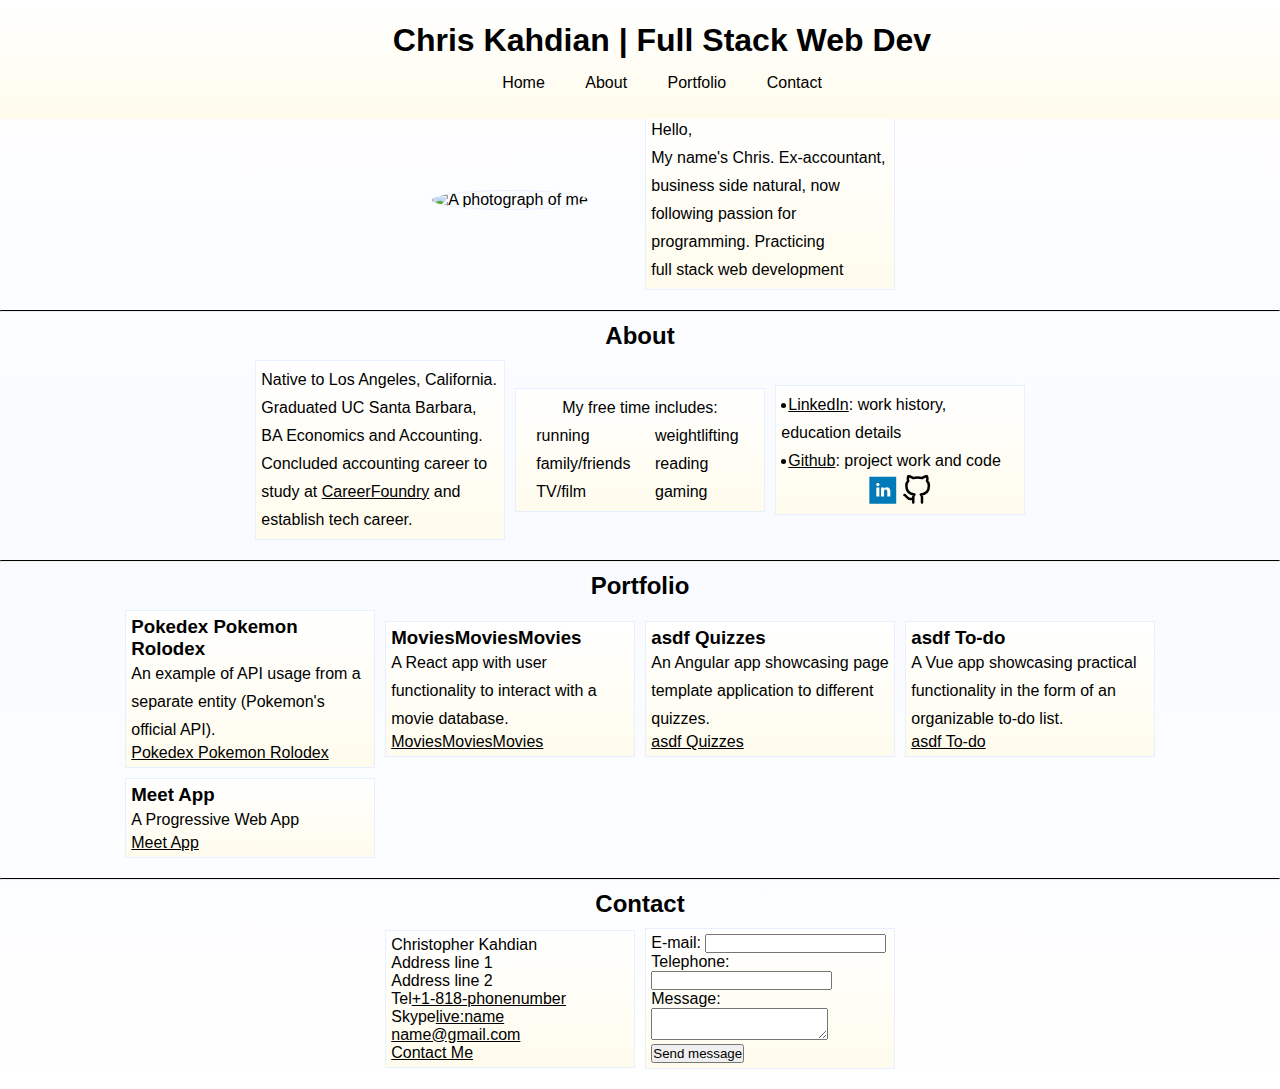
==== index.html @ e0b32f68 "202102241547.04.09" ====
<!DOCTYPE html>
<html>
<head>
  <meta charset="utf-8">
  <meta name="viewport" content="width=device-width, initial-scale=1">
  <title>Chris Kahdian | Web Dev Portfolio</title>
  <link rel="shortcut icon" href="favicon.ico" type="image/x-icon">
  <!-- <link rel="stylesheet" type="text/css" href="css/normalize.css">
  <link href="https://fonts.googleapis.com/css?family=Lato:400,700&display=swap" rel="stylesheet"> -->
  <!-- <link rel="stylesheet" type="text/css" href="css/style.production.css"> -->
  <link rel="stylesheet" type="text/css" href="css/styles.css">
</head>
<body>

  <nav>
    <h1 id="pageTitle">Chris Kahdian | Full Stack Web Dev</h1>
    <ul>
      <li><a id="homeLink" href="#home">Home</a></li>
      <li><a id="aboutLink" href="#about">About</a></li>
      <li><a id="portfolioLink" href="#portfolio">Portfolio</a></li>
      <li><a id="contactLink" href="#contact">Contact</a></li>
    </ul>
  </nav>

  <section id="home">
    <div class="gridDiv">
      <img src="img/chris.jpg" alt="A photograph of me" id="profilePortrait">
      <article id="personalAd">
        <p>Hello,</p>
        <p>My name's Chris. Ex-accountant, business side natural, now following passion for programming. Practicing</p>
        <p>full stack web development</p>
      </article>
    </div>
  </section>

  <hr>

  <section id="about">
    <h2>About</h2>
    <div class="gridDiv">
      <article id="personalHistory">
        <p>Native to Los Angeles, California.</p>
        <p>Graduated UC Santa Barbara, BA Economics and Accounting.</p>
        <p>Concluded accounting career to study at <a href="https://careerfoundry.com/">CareerFoundry</a> and establish tech career.</p>
      </article>
      <article id="hobbies">
        <div  id="hobbiesTitle"><p>My free time includes:</p></div>
        <div class="smallGrid">
          <p>running</p>
          <p>weightlifting</p>
          <p>family/friends</p>
          <p>reading</p>
          <p>TV/film</p>
          <p>gaming</p>
        </div>
      </article>
      <article>
        <ul>
          <li><span><a href="https://www.linkedin.com/in/christopher-kahdian/">LinkedIn</a>: work history, education details</span></li>
          <li><span><a href="https://github.com/chriskahdian">Github</a>: project work and code</span></li>
        </ul>
        <div id="linkIcons">
          <a href="https://www.linkedin.com/in/christopher-kahdian/"><img src="img/linkedin.svg" alt="Linkedin"></a>
          <a href="https://github.com/chriskahdian"><img src="img/github.svg" alt="Github"></a>
        </div>
      </article>
    </div>
  </section>
  
  <hr>

  <section id="portfolio">
    <h2>Portfolio</h2>
    <div class="gridDiv">
      <article>
        <h3>Pokedex Pokemon Rolodex</h3>
        <p>An example of API usage from a separate entity (Pokemon's official API).</p>
        <a href="https://chriskahdian.github.io/pokedex-pokemon-rolodex/">Pokedex Pokemon Rolodex</a>
      </article>
      <article>
        <h3>MoviesMoviesMovies</h3>
        <p>A React app with user functionality to interact with a movie database.</p>
        <a href="https://moviesmoviesmovies.herokuapp.com/client/">MoviesMoviesMovies</a>
      </article>
      <article>
        <h3>asdf Quizzes</h3>
        <p>An Angular app showcasing page template application to different quizzes.</p>
        <a href="https://chriskahdian.github.io/asdf-quizzes/">asdf Quizzes</a>
      </article>
      <article>
        <h3>asdf To-do</h3>
        <p>A Vue app showcasing practical functionality in the form of an organizable to-do list.</p>
        <a href="https://chriskahdian.github.io/asdf-to-do/">asdf To-do</a>
      </article>
      <article>
        <h3>Meet App</h3>
        <p>A Progressive Web App</p>
        <a href="https://chriskahdian.github.io/meet/">Meet App</a>
      </article>
    </div>
  </section>
  
  <hr>

  <section id="contact">
    <h2>Contact</h2>
    <div class="gridDiv">
      <article>
        Christopher Kahdian<br>
        Address line 1<br>
        Address line 2<br>
        Tel<a href="tel:+1818phonenumber">+1-818-phonenumber</a><br>
        Skype<a href="skype:live:name">live:name</a><br>
        <a href="mailto:name@gmail.com">name@gmail.com</a><br>
        <a href="mailto:name@gmail.com">Contact Me</a>
      </article>
      <article>
        <form action="" method="post" id="contact-form">
          <label class="standard-label" for="contact-email">E-mail: </label>
          <input type="email" id="contact-email" required>
          <label class="standard-label">Telephone: </label>
          <input type="tel">
          <label class="standard-label">Message: </label>
          <textarea maxlength="240" required></textarea>
          <input type="submit" value="Send message">
        </form>
      </article>
    </div>
  </section>

  <script src="https://code.jquery.com/jquery-3.4.1.min.js"></script>
  <script src="js/scripts.js"></script>

</body>
</html>
---- css/style.production.css ----
/* prefixed by https://autoprefixer.github.io (PostCSS: v7.0.26, autoprefixer: v9.7.3) */

/*
Colors used

Text Color (Dark Gray): #2b2b2b;
Primary Color (Purple): #357b70
Secondary Color (Orange): #e0b354
*/

body {
  font-family: 'Lato', sans-serif;
  font-weight: 400;
  font-size: 16px;
  line-height: 1.6;
}

h1{
  font-size: 30px;
  font-weight: 700;
}

h2{
  font-size: 24px;
  font-weight: 700;
}

h3{
  font-size: 18px;
  font-weight: 700;
}


a {
  color: #357b70;
}

a:visited{
  color: #05676e;
}

a:hover, a:focus{
  text-decoration: none;
}

a:active{
  color: #489c79;
}

%button-shared {
  border: none;
  display: inline-block;
  font-family: inherit;
  background-color: #357b70;
  color: white;
  text-decoration: none;
  padding: 10px;
  border-radius: 3px;
  border-bottom: 2px solid rgba(0, 0, 0, 0.3);
}
.button {
  @extend %button-shared;
  background-color: $primary-color;
}

button {
  border: none;
  display: inline-block;
  font-family: inherit;
  background-color: #357b70;
  color: white;
  text-decoration: none;
  padding: 10px;
  border-radius: 3px;
  border-bottom: 2px solid rgba(0, 0, 0, 0.3);
  -webkit-transition: 0.2s opacity;
  -o-transition: 0.2s opacity;
  transition: 0.2s opacity;
  -webkit-transition-duration: 0.2s;
       -o-transition-duration: 0.2s;
          transition-duration: 0.2s;
  -webkit-transition-property: opacity;
  -o-transition-property: opacity;
  transition-property: opacity;
}

.button {
  border: none;
  display: inline-block;
  font-family: inherit;
  background-color: #357b70;
  color: white;
  text-decoration: none;
  padding: 10px;
  border-radius: 3px;
  border-bottom: 2px solid rgba(0, 0, 0, 0.3);
  -webkit-transition: 0.2s opacity;
  -o-transition: 0.2s opacity;
  transition: 0.2s opacity;
  -webkit-transition-duration: 0.2s;
       -o-transition-duration: 0.2s;
          transition-duration: 0.2s;
  -webkit-transition-property: opacity;
  -o-transition-property: opacity;
  transition-property: opacity;
}

button:hover,
button:focus,
.button:hover,
.button:focus {
  cursor:pointer;
  opacity: 0.8
}

.button_secondary {
  background-color: #e0b354;
  color: undefined;
}

.profile__portrait {
  float: left;
  width: 250px;
  margin-right: 40px;
  border-radius: 50%;
}

.page-footer{
  clear:both
}

.profile{
  max-width: 700px;
  margin: 0 auto;
}

* {
  -webkit-box-sizing: border-box;
          box-sizing: border-box;
}

.page-footer {
  clear: both;
  display: -webkit-box;
  display: -ms-flexbox;
  display: flex;
  -webkit-box-orient: vertical;
  -webkit-box-direction: normal;
      -ms-flex-direction: column;
          flex-direction: column;
  text-align: center;
}

.page-header {
  border-bottom: 1px solid black;
  display: -webkit-box;
  display: -ms-flexbox;
  display: flex;
  width: 100%;
  padding: 20px;
}

.page-header__item {
  -webkit-box-flex: 0;
      -ms-flex: 0 1 200px;
          flex: 0 1 200px;
}


.page-header__item:last-child {
  -webkit-box-flex: 1;
      -ms-flex-positive: 1;
          flex-grow: 1;
  text-align: right;
}

.navigation-list {
  list-style-type: none;
}

.navigation-list li{
  display: inline-block;
  margin-left: 15px;
}

.navigation-list__item--active{
  text-decoration: none;
}

.about-content {
  text-align: center;
}

.grid_item {
  display:inline-block;
  width: 33%
}

.grid {
  display: -ms-grid;
  display: grid;
  -ms-grid-columns: 1fr 20px 1fr 20px 1fr;
  grid-template-columns: 1fr 1fr 1fr;
  grid-gap: 20px;
}

.grid__item {
  background-color: lightgray;
  padding: 10px;
  width: auto;
}

.grid__item:last-child {
  -ms-grid-column: 3;
  grid-column: 3/3;
  -ms-grid-row: 1;
  -ms-grid-row-span: 2;
  grid-row: 1/3;
}

@media all and (min-width: 500px) and (max-width: 750px) {
  .grid{
    -ms-grid-columns: 1fr 20px 1fr;
    grid-template-columns: 1fr 1fr;
  }
}

@media all and (max-width: 500px) {
  .grid{
    -ms-grid-columns: 1fr;
    grid-template-columns: 1fr;
  }
}

@media all and (max-width: 750px) {
  .grid{
    grid-gap: 10px;
  }
  .grid__item:last-child {
    grid-column: auto / auto;
    grid-row: auto / auto;
  }
  h1 {
    font-size: 22px;
  }
}

@-webkit-keyframes color-change {
  0% {
    fill: #edc655;
  }
  50% {
    fill: #fcffad
  }
  100% {
    fill: #f76414;
  }
}

@keyframes color-change {
  0% {
    fill: #edc655;
  }
  50% {
    fill: #fcffad
  }
  100% {
    fill: #f76414;
  }
}

.sun {
  -webkit-animation: 4s color-change infinite alternate linear;
          animation: 4s color-change infinite alternate linear;
}

@-webkit-keyframes cloud-move {
  from{
    -webkit-transform: translate(0, 50px);
            transform: translate(0, 50px);
  }
  to {
    -webkit-transform: translate(200px, 50px);
            transform: translate(200px, 50px);
  }
}

@keyframes cloud-move {
  from{
    -webkit-transform: translate(0, 50px);
            transform: translate(0, 50px);
  }
  to {
    -webkit-transform: translate(200px, 50px);
            transform: translate(200px, 50px);
  }
}

.cloud-front {
  -webkit-animation: 30s cloud-move infinite alternate linear;
          animation: 30s cloud-move infinite alternate linear;
}

@-webkit-keyframes cloud-move-reverse {
  from {
    -webkit-transform: translate(466px, 48px);
            transform: translate(466px, 48px);
  }
  to {
    -webkit-transform: translate(100px, 48px);
            transform: translate(100px, 48px);
  }
}

@keyframes cloud-move-reverse {
  from {
    -webkit-transform: translate(466px, 48px);
            transform: translate(466px, 48px);
  }
  to {
    -webkit-transform: translate(100px, 48px);
            transform: translate(100px, 48px);
  }
}

.cloud-back {
  -webkit-animation: 34s cloud-move-reverse infinite alternate linear;
          animation: 34s cloud-move-reverse infinite alternate linear;
}
---- css/styles.css ----
* { 
  margin: 0; 
  padding: 0; 
  /* -moz-box-sizing: border-box; 
  box-sizing: border-box;  */
  }

body { 
font-family: 'Roboto', sans-serif; 
background-image: linear-gradient(white, rgba(232, 240, 255, 0.300), white);
}

/* h1,h2,h3,h4,h5,h6,a{
  margin:0;
} */

a {
color: inherit;
}

nav{
  top: 0%;
  width: 100%;
  position: fixed;
  background-image: linear-gradient(white, rgb(255, 252, 237));
  padding: 22px;
  margin: 0 auto;
  text-align: center;
}

#pageTitle{
  margin-bottom: 10px;
}

nav ul li{
  list-style: none;
  margin: 0 10px;
  display: inline-block;
}

nav ul li a:hover{
  padding: 12px;
  border-bottom: none;
}

nav ul li a{
  margin: 8px;
  padding: 10ps;
  font-size: 1.2 em;
  text-decoration: none;
  /* transition: all 0.3s ease-out; */
}

section{
  margin: 10px;
}

#home{
  margin-top: 100px;
}

.gridDiv{
  display: grid;
  grid-template-columns: repeat(auto-fit, 250px);
  align-items: center;
  justify-items: center;
  justify-content: center;
  grid-gap: 10px;
  padding: 10px;
}

section h2{
  text-align: center;
}

#profilePortrait{
  border-radius: 50%;
  border: 1px solid rgb(232, 240, 255);
}

article{
  background-image: linear-gradient(white, rgb(255, 252, 237));
  border: 1px solid rgb(232, 240, 255);
  padding: 5px;
  width: 95%
}

p{
  line-height: 1.75;
}

hr{
  border-top: 1px solid black;
}

#hobbiesTitle{
  text-align: center;
}

.smallGrid{
  display: grid;
  grid-template-columns: 1fr 1fr;
}

.smallGrid p{
  margin-left: 15px;
}

ul{
  list-style-position: inside;
  line-height: 1.75;
}

li span{
  margin-left: -15px;
}

#linkIcons{
  text-align: center;
}




/*
Colors used

Text Color (Dark Gray): #2b2b2b;
Primary Color (Purple): #357b70
Secondary Color (Orange): #e0b354
*/
/* 
:root {
  --primary-color: #357b70;
  --secondary-color: #e0b354;
  --dark-greay: #2b2b2b;
  --link-visited: #05676e;
  --link-active: #489c79;
}

body {
  font-family: 'Lato', sans-serif;
  font-weight: 400;
  font-size: 16px;
  line-height: 1.6;
}

h1{
  font-size: 30px;
  font-weight: 700;
}

h2{
  font-size: 24px;
  font-weight: 700;
}

h3{
  font-size: 18px;
  font-weight: 700;
}


a {
  color: var(--primary-color);
}

a:visited{
  color: var(--link-visited);
}

a:hover, a:focus{
  text-decoration: none;
}

a:active{
  color: var(--link-active);
}

%button-shared {
  border: none;
  display: inline-block;
  font-family: inherit;
  background-color: var(--primary-color);
  color: white;
  text-decoration: none;
  padding: 10px;
  border-radius: 3px;
  border-bottom: 2px solid rgba(0, 0, 0, 0.3);
}
.button {
  @extend %button-shared;
  background-color: $primary-color;
}

button,
.button {
  border: none;
  display: inline-block;
  font-family: inherit;
  background-color: var(--primary-color);
  color: white;
  text-decoration: none;
  padding: 10px;
  border-radius: 3px;
  border-bottom: 2px solid rgba(0, 0, 0, 0.3);
  transition: 0.2s opacity;
  transition-duration: 0.2s;
  transition-property: opacity;
}

button:hover,
button:focus,
.button:hover,
.button:focus {
  cursor:pointer;
  opacity: 0.8
}

.button_secondary {
  background-color: var(--secondary-color);
  color: var(--dark-grey);
}

.profile__portrait {
  float: left;
  width: 250px;
  margin-right: 40px;
  border-radius: 50%;
}

.page-footer{
  clear:both
}

.profile{
  max-width: 700px;
  margin: 0 auto;
}

* {
  box-sizing: border-box;
}

.page-footer {
  clear: both;
  display: flex;
  flex-direction: column;
  text-align: center;
}

.page-header {
  border-bottom: 1px solid black;
  display: flex;
  width: 100%;
  padding: 20px;
}

.page-header__item {
  flex: 0 1 200px;
}


.page-header__item:last-child {
  flex-grow: 1;
  text-align: right;
}

.navigation-list {
  list-style-type: none;
}

.navigation-list li{
  display: inline-block;
  margin-left: 15px;
}

.navigation-list__item--active{
  text-decoration: none;
}

.about-content {
  text-align: center;
}

.grid_item {
  display:inline-block;
  width: 33%
}

.grid {
  display: grid;
  grid-template-columns: 1fr 1fr 1fr;
  grid-gap: 20px;
}

.grid__item {
  background-color: lightgray;
  padding: 10px;
  width: auto;
}

.grid__item:last-child {
  grid-column: 3/3;
  grid-row: 1/3;
}

@media all and (min-width: 500px) and (max-width: 750px) {
  .grid{
    grid-template-columns: 1fr 1fr;
  }
}

@media all and (max-width: 500px) {
  .grid{
    grid-template-columns: 1fr;
  }
}

@media all and (max-width: 750px) {
  .grid{
    grid-gap: 10px;
  }
  .grid__item:last-child {
    grid-column: auto / auto;
    grid-row: auto / auto;
  }
  h1 {
    font-size: 22px;
  }
}

@keyframes color-change {
  0% {
    fill: #edc655;
  }
  50% {
    fill: #fcffad
  }
  100% {
    fill: #f76414;
  }
}

.sun {
  animation: 4s color-change infinite alternate linear;
}

@keyframes cloud-move {
  from{
    transform: translate(0, 50px);
  }
  to {
    transform: translate(200px, 50px);
  }
}

.cloud-front {
  animation: 30s cloud-move infinite alternate linear;
}

@keyframes cloud-move-reverse {
  from {
    transform: translate(466px, 48px);
  }
  to {
    transform: translate(100px, 48px);
  }
}

.cloud-back {
  animation: 34s cloud-move-reverse infinite alternate linear;
} */
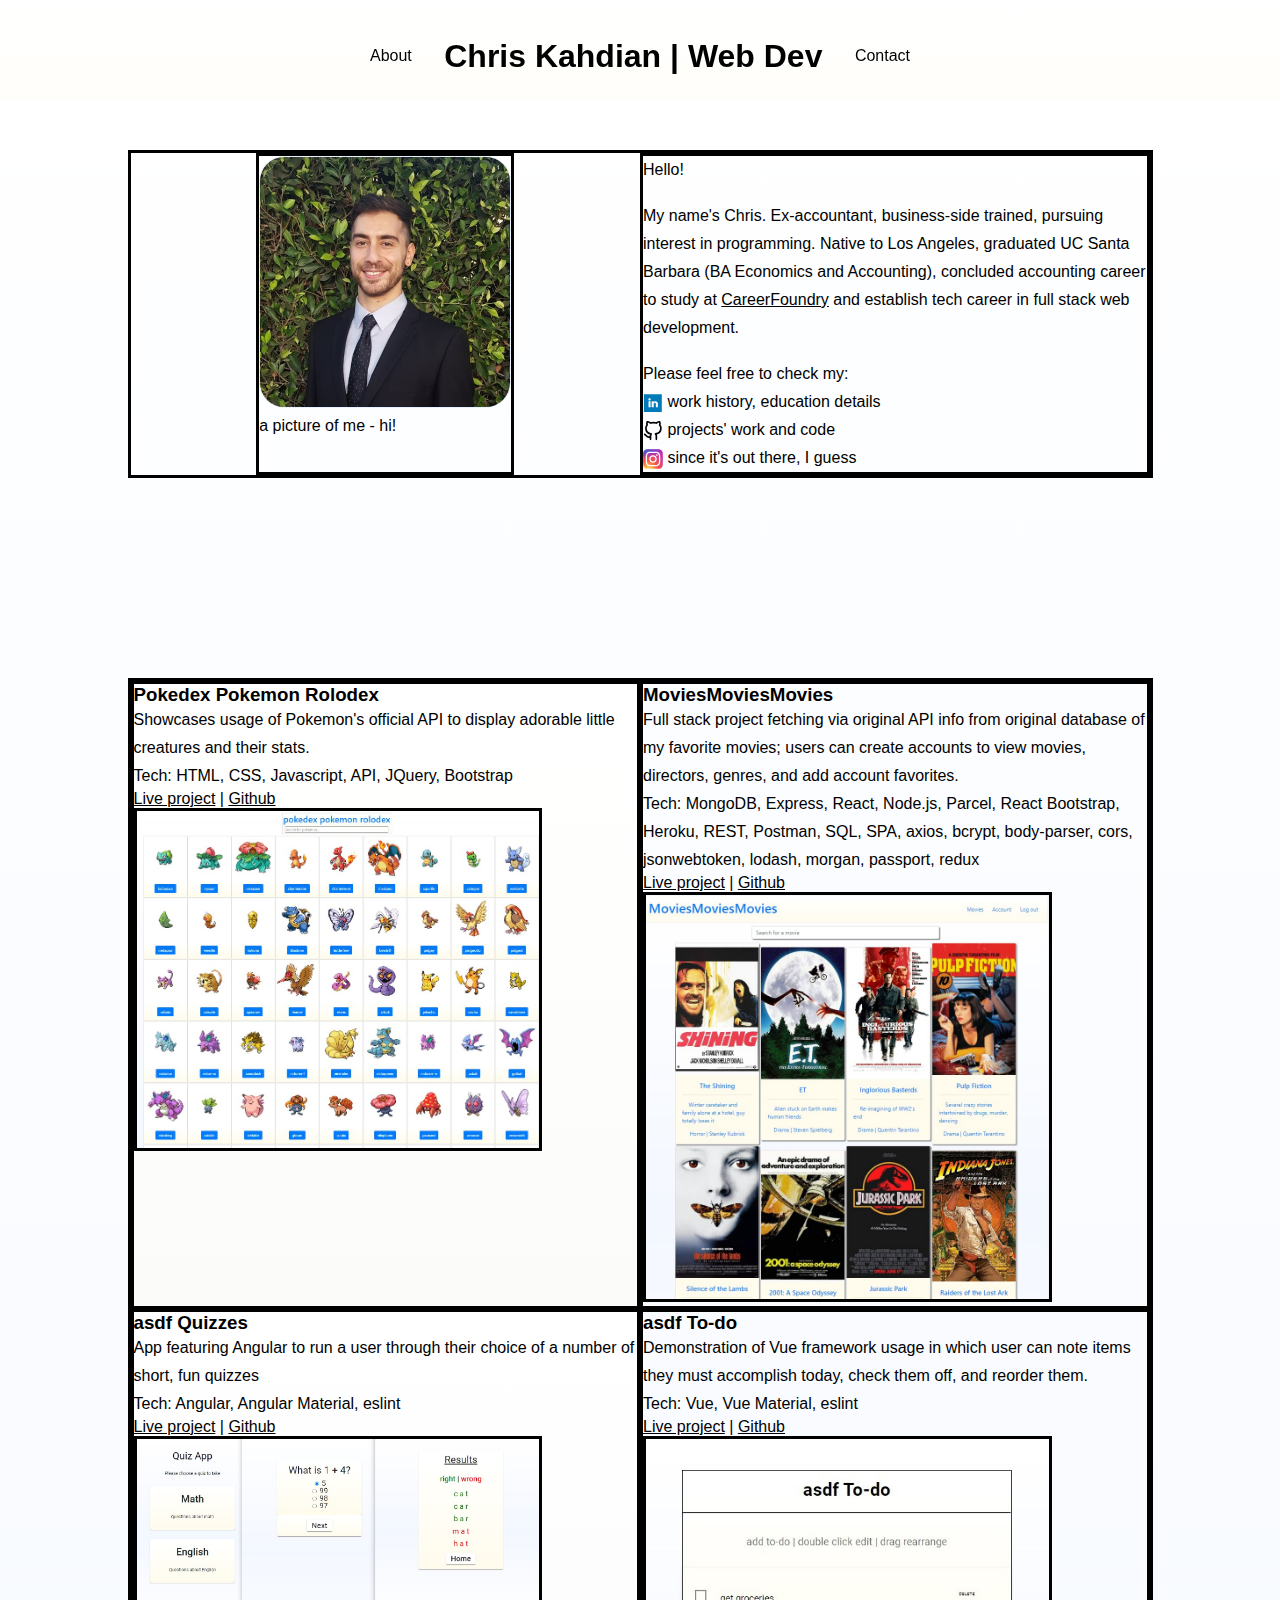
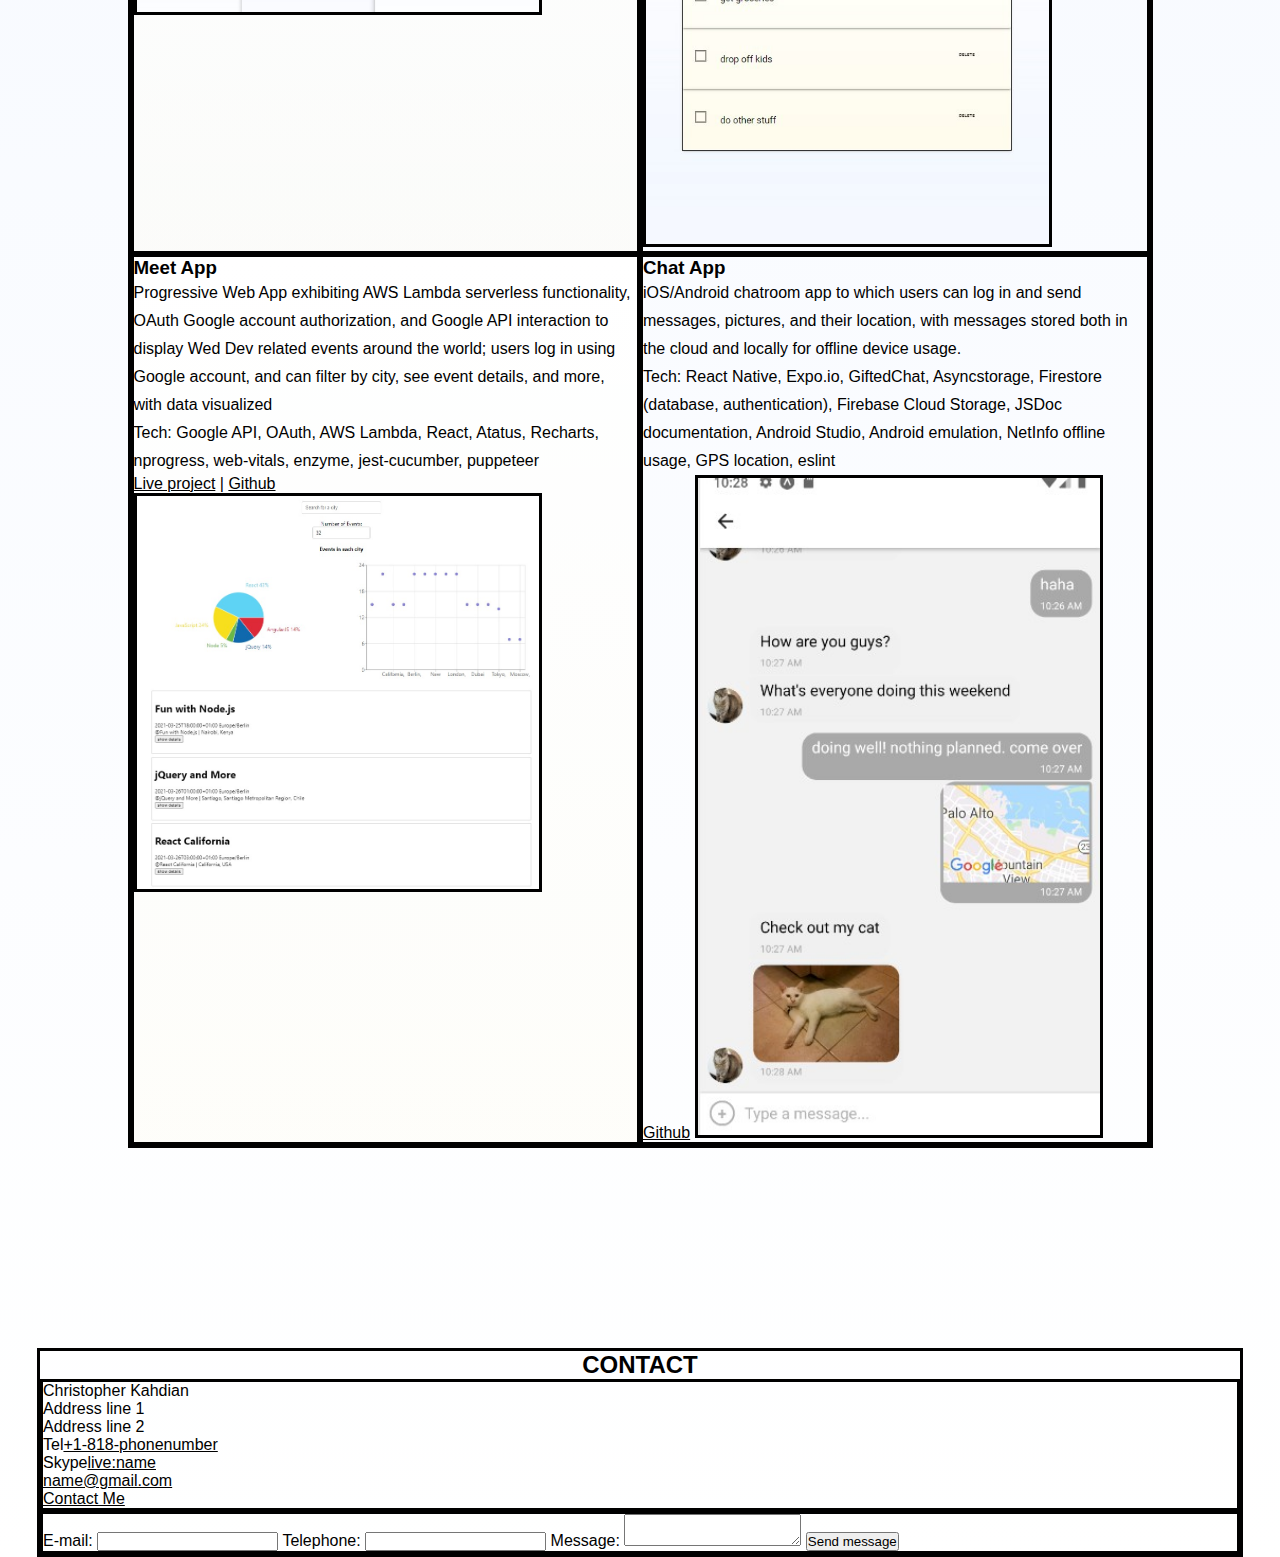
==== commit 69ee618c: "202104011306" ====
--- a/index.html
+++ b/index.html
@@ -12,99 +12,88 @@
 </head>
 <body>
 
-  <nav>
-    <h1 id="pageTitle">Chris Kahdian | Full Stack Web Dev</h1>
-    <ul>
-      <li><a id="homeLink" href="#home">Home</a></li>
-      <li><a id="aboutLink" href="#about">About</a></li>
-      <li><a id="portfolioLink" href="#portfolio">Portfolio</a></li>
-      <li><a id="contactLink" href="#contact">Contact</a></li>
-    </ul>
-  </nav>
+  <header>
+    <nav>
+      <ul class="nav-list nav-list-mobile">
+        <li><a id="aboutLink" href="#about">About</a></li>
+        <li><a id="portfolioLink" href="#portfolio"><h1 id="pageTitle">Chris Kahdian | Web Dev</h1></a></li>
+        <li><a id="contactLink" href="#contact">Contact</a></li>
+      </ul>
+    </nav>
+  </header>
 
-  <section id="home">
-    <div class="gridDiv">
-      <img src="img/chris.jpg" alt="A photograph of me" id="profilePortrait">
-      <article id="personalAd">
-        <p>Hello,</p>
-        <p>My name's Chris. Ex-accountant, business side natural, now following passion for programming. Practicing</p>
-        <p>full stack web development</p>
-      </article>
-    </div>
+  <section id="about">
+    <article id="pictureArticle">
+      <img src="img/chris.jpg" alt="A photograph of me" id="picture">
+      <p id="pictureCaption">a picture of me - hi!</p>
+    </article>
+    <article class="aboutArticle">
+      <p>Hello!</p>
+      <br>
+      <p>My name's Chris. Ex-accountant, business-side trained, pursuing interest in programming. Native to Los Angeles, graduated UC Santa Barbara (BA Economics and Accounting), concluded accounting career to study at <a href="https://careerfoundry.com/">CareerFoundry</a> and establish tech career in full stack web development.</p>
+      <br>
+      <p>Please feel free to check my:</p>
+      <ul>
+        <li><span><a href="https://www.linkedin.com/in/christopher-kahdian/"><img class="linkIcon" src="img/linkedin.svg" alt="Linkedin"></a> work history, education details</span></li>
+        <li><span><a href="https://github.com/chriskahdian"><img class="linkIcon" src="img/github.svg" alt="Github"></a> projects' work and code</span></li>
+        <li><span><a href="https://instagram.com/chriskahdian"><img class="linkIcon" src="img/instagram.svg" alt="Instagram"></a> since it's out there, I guess</span></li>
+      </ul>
+    </article>
   </section>
 
-  <hr>
-
-  <section id="about">
-    <h2>About</h2>
-    <div class="gridDiv">
-      <article id="personalHistory">
-        <p>Native to Los Angeles, California.</p>
-        <p>Graduated UC Santa Barbara, BA Economics and Accounting.</p>
-        <p>Concluded accounting career to study at <a href="https://careerfoundry.com/">CareerFoundry</a> and establish tech career.</p>
-      </article>
-      <article id="hobbies">
-        <div  id="hobbiesTitle"><p>My free time includes:</p></div>
-        <div class="smallGrid">
-          <p>running</p>
-          <p>weightlifting</p>
-          <p>family/friends</p>
-          <p>reading</p>
-          <p>TV/film</p>
-          <p>gaming</p>
-        </div>
-      </article>
-      <article>
-        <ul>
-          <li><span><a href="https://www.linkedin.com/in/christopher-kahdian/">LinkedIn</a>: work history, education details</span></li>
-          <li><span><a href="https://github.com/chriskahdian">Github</a>: project work and code</span></li>
-        </ul>
-        <div id="linkIcons">
-          <a href="https://www.linkedin.com/in/christopher-kahdian/"><img src="img/linkedin.svg" alt="Linkedin"></a>
-          <a href="https://github.com/chriskahdian"><img src="img/github.svg" alt="Github"></a>
-        </div>
-      </article>
-    </div>
+  <section id="portfolio">
+    <article class="gridOdds">
+      <h3>Pokedex Pokemon Rolodex</h3>
+      <p>Showcases usage of Pokemon's official API to display adorable little creatures and their stats.</p>
+      <p>Tech: HTML, CSS, Javascript, API, JQuery, Bootstrap</p>
+      <a href="https://chriskahdian.github.io/pokedex-pokemon-rolodex/">Live project</a> | 
+      <a href="https://github.com/chriskahdian/pokedex-pokemon-rolodex">Github</a>
+      <img src="img/ssPokemon.jpg" class="projectScreenshot">
+    </article>
+    <article>
+      <h3>MoviesMoviesMovies</h3>
+      <p>Full stack project fetching via original API info from original database of my favorite movies; users can create accounts to view movies, directors, genres, and add account favorites.</p>
+      <p>Tech: MongoDB, Express, React, Node.js, Parcel, React Bootstrap, Heroku, REST, Postman, SQL, SPA, axios, bcrypt, body-parser, cors, jsonwebtoken, lodash, morgan, passport, redux</p>
+      <a href="https://moviesmoviesmovies.herokuapp.com/client/">Live project</a> | 
+      <a href="https://github.com/chriskahdian/moviesmoviesmovies">Github</a>
+      <img src="img/ssMovies.jpg" class="projectScreenshot">
+    </article>
+    <article class="gridOdds">
+      <h3>asdf Quizzes</h3>
+      <p>App featuring Angular to run a user through their choice of a number of short, fun quizzes</p>
+      <p>Tech: Angular, Angular Material, eslint</p>
+      <a href="https://chriskahdian.github.io/asdf-quizzes/">Live project</a> | 
+      <a href="https://github.com/chriskahdian/asdf-quizzes">Github</a>
+      <img src="img/ssQuizzes.jpg" class="projectScreenshot">
+    </article>
+    <article>
+      <h3>asdf To-do</h3>
+      <p>Demonstration of Vue framework usage in which user can note items they must accomplish today, check them off, and reorder them.</p>
+      <p>Tech: Vue, Vue Material, eslint</p>
+      <a href="https://chriskahdian.github.io/asdf-to-do/">Live project</a> | 
+      <a href="https://github.com/chriskahdian/asdf-to-do">Github</a>
+      <img src="img/ssToDo.jpg" class="projectScreenshot">
+    </article>
+    <article class="gridOdds">
+      <h3>Meet App</h3>
+      <p>Progressive Web App exhibiting AWS Lambda serverless functionality, OAuth Google account authorization, and Google API interaction to display Wed Dev related events around the world; users log in using Google account, and can filter by city, see event details, and more, with data visualized</p>
+      <p>Tech: Google API, OAuth, AWS Lambda, React, Atatus, Recharts, nprogress, web-vitals, enzyme, jest-cucumber, puppeteer</p>
+      <a href="https://chriskahdian.github.io/meet/">Live project</a> | 
+      <a href="https://github.com/chriskahdian/meet">Github</a>
+      <img src="img/ssMeet.jpg" class="projectScreenshot">
+    </article>
+    <article>
+      <h3>Chat App</h3>
+      <p>iOS/Android chatroom app to which users can log in and send messages, pictures, and their location, with messages stored both in the cloud and locally for offline device usage.</p>
+      <p>Tech: React Native, Expo.io, GiftedChat, Asyncstorage, Firestore (database, authentication), Firebase Cloud Storage, JSDoc documentation, Android Studio, Android emulation, NetInfo offline usage, GPS location, eslint</p>
+      <a href="https://chriskahdian.github.io/meet/">Github</a>
+      <img src="img/ssChat.jpg" class="projectScreenshot">
+    </article>
   </section>
-  
-  <hr>
-
-  <section id="portfolio">
-    <h2>Portfolio</h2>
-    <div class="gridDiv">
-      <article>
-        <h3>Pokedex Pokemon Rolodex</h3>
-        <p>An example of API usage from a separate entity (Pokemon's official API).</p>
-        <a href="https://chriskahdian.github.io/pokedex-pokemon-rolodex/">Pokedex Pokemon Rolodex</a>
-      </article>
-      <article>
-        <h3>MoviesMoviesMovies</h3>
-        <p>A React app with user functionality to interact with a movie database.</p>
-        <a href="https://moviesmoviesmovies.herokuapp.com/client/">MoviesMoviesMovies</a>
-      </article>
-      <article>
-        <h3>asdf Quizzes</h3>
-        <p>An Angular app showcasing page template application to different quizzes.</p>
-        <a href="https://chriskahdian.github.io/asdf-quizzes/">asdf Quizzes</a>
-      </article>
-      <article>
-        <h3>asdf To-do</h3>
-        <p>A Vue app showcasing practical functionality in the form of an organizable to-do list.</p>
-        <a href="https://chriskahdian.github.io/asdf-to-do/">asdf To-do</a>
-      </article>
-      <article>
-        <h3>Meet App</h3>
-        <p>A Progressive Web App</p>
-        <a href="https://chriskahdian.github.io/meet/">Meet App</a>
-      </article>
-    </div>
-  </section>
-  
-  <hr>
 
   <section id="contact">
-    <h2>Contact</h2>
-    <div class="gridDiv">
+    <h2>CONTACT</h2>
+    <div>
       <article>
         Christopher Kahdian<br>
         Address line 1<br>
--- a/css/styles.css
+++ b/css/styles.css
@@ -1,3 +1,4 @@
+/* GLOBAL */
 * { 
   margin: 0; 
   padding: 0; 
@@ -9,40 +10,42 @@
 font-family: 'Roboto', sans-serif; 
 background-image: linear-gradient(white, rgba(232, 240, 255, 0.300), white);
 }
-
 /* h1,h2,h3,h4,h5,h6,a{
   margin:0;
 } */
-
 a {
 color: inherit;
 }
 
+
+/* HEADER */
+
+header{
+  height: 100px;
+  width: 100%;
+  background-color: white;
+  /* margin: 50px auto; */
+}
+
 nav{
   top: 0%;
+  height: 100px;
   width: 100%;
+  /* width: 200px; */
   position: fixed;
-  background-image: linear-gradient(white, rgb(255, 252, 237));
-  padding: 22px;
-  margin: 0 auto;
+  background-image: linear-gradient(white, rgba(255, 252, 237,0.300));
+  /* padding: 22px; */
   text-align: center;
 }
-
 #pageTitle{
-  margin-bottom: 10px;
+  /* margin-bottom: 10px; */
 }
-
 nav ul li{
   list-style: none;
   margin: 0 10px;
   display: inline-block;
+  vertical-align: middle;
 }
-
-nav ul li a:hover{
-  padding: 12px;
-  border-bottom: none;
-}
-
 nav ul li a{
   margin: 8px;
   padding: 10ps;
@@ -50,324 +53,100 @@
   text-decoration: none;
   /* transition: all 0.3s ease-out; */
 }
+.nav-list{
 
-section{
-  margin: 10px;
+}
+.nav-list-mobile{
+
+}
+.nav-list-reg{
+
 }
 
-#home{
-  margin-top: 100px;
-}
 
-.gridDiv{
-  display: grid;
-  grid-template-columns: repeat(auto-fit, 250px);
-  align-items: center;
-  justify-items: center;
-  justify-content: center;
-  grid-gap: 10px;
-  padding: 10px;
+
+
+
+
+
+
+/* ALL SECTIONS */
+section{
+  border: solid;
+  max-width: 1200px;
+  margin: 0 auto;
+  margin-top: 200px;
 }
 
 section h2{
   text-align: center;
 }
 
-#profilePortrait{
-  border-radius: 50%;
-  border: 1px solid rgb(232, 240, 255);
-}
-
 article{
-  background-image: linear-gradient(white, rgb(255, 252, 237));
-  border: 1px solid rgb(232, 240, 255);
-  padding: 5px;
-  width: 95%
+  border: solid;
+  align-items: center;
 }
 
 p{
   line-height: 1.75;
 }
 
-hr{
-  border-top: 1px solid black;
-}
-
-#hobbiesTitle{
-  text-align: center;
-}
-
-.smallGrid{
-  display: grid;
-  grid-template-columns: 1fr 1fr;
-}
-
-.smallGrid p{
-  margin-left: 15px;
-}
-
 ul{
+  list-style-type: none;
   list-style-position: inside;
   line-height: 1.75;
 }
 
 li span{
-  margin-left: -15px;
-}
-
-#linkIcons{
-  text-align: center;
+  /* margin-left: -15px; */
 }
 
 
 
+/* ABOUT SECTION */
 
-/*
-Colors used
-
-Text Color (Dark Gray): #2b2b2b;
-Primary Color (Purple): #357b70
-Secondary Color (Orange): #e0b354
-*/
-/* 
-:root {
-  --primary-color: #357b70;
-  --secondary-color: #e0b354;
-  --dark-greay: #2b2b2b;
-  --link-visited: #05676e;
-  --link-active: #489c79;
+#about{
+  margin-top: 50px;
+  justify-items: center;
+  display: grid;
+  grid-template-columns: repeat(auto-fit, minmax(340px, 1fr));
+  max-width: 1019px;
 }
 
-body {
-  font-family: 'Lato', sans-serif;
-  font-weight: 400;
-  font-size: 16px;
-  line-height: 1.6;
+#picture{
+  width: 250px;
+  border-radius: 10%;
+  border: 1px solid rgb(232, 240, 255);
 }
 
-h1{
-  font-size: 30px;
-  font-weight: 700;
-}
-
-h2{
-  font-size: 24px;
-  font-weight: 700;
-}
-
-h3{
-  font-size: 18px;
-  font-weight: 700;
+.linkIcon{
+  width: 20px;
+  vertical-align: middle;
 }
 
 
-a {
-  color: var(--primary-color);
+
+/*PORTFOLIO SECTION*/
+#portfolio{
+  display: grid;
+  grid-template-columns: repeat(auto-fill, minmax(340px, 1fr));
+  /* grid-auto-rows: 1fr; */
+  max-width: 1019px;
 }
 
-a:visited{
-  color: var(--link-visited);
+.gridOdds{
+  background-image: linear-gradient(white, rgba(255, 252, 237,0.300));
 }
 
-a:hover, a:focus{
-  text-decoration: none;
+.projectScreenshot{
+  width: 80%;
+  /* border: solid; */
+  /* vertical-align: bottom; */
 }
 
-a:active{
-  color: var(--link-active);
+#portfolio img{
+  border: solid;
+  /* vertical-align: middle; */
+  margin: auto auto;
 }
 
-%button-shared {
-  border: none;
-  display: inline-block;
-  font-family: inherit;
-  background-color: var(--primary-color);
-  color: white;
-  text-decoration: none;
-  padding: 10px;
-  border-radius: 3px;
-  border-bottom: 2px solid rgba(0, 0, 0, 0.3);
-}
-.button {
-  @extend %button-shared;
-  background-color: $primary-color;
-}
-
-button,
-.button {
-  border: none;
-  display: inline-block;
-  font-family: inherit;
-  background-color: var(--primary-color);
-  color: white;
-  text-decoration: none;
-  padding: 10px;
-  border-radius: 3px;
-  border-bottom: 2px solid rgba(0, 0, 0, 0.3);
-  transition: 0.2s opacity;
-  transition-duration: 0.2s;
-  transition-property: opacity;
-}
-
-button:hover,
-button:focus,
-.button:hover,
-.button:focus {
-  cursor:pointer;
-  opacity: 0.8
-}
-
-.button_secondary {
-  background-color: var(--secondary-color);
-  color: var(--dark-grey);
-}
-
-.profile__portrait {
-  float: left;
-  width: 250px;
-  margin-right: 40px;
-  border-radius: 50%;
-}
-
-.page-footer{
-  clear:both
-}
-
-.profile{
-  max-width: 700px;
-  margin: 0 auto;
-}
-
-* {
-  box-sizing: border-box;
-}
-
-.page-footer {
-  clear: both;
-  display: flex;
-  flex-direction: column;
-  text-align: center;
-}
-
-.page-header {
-  border-bottom: 1px solid black;
-  display: flex;
-  width: 100%;
-  padding: 20px;
-}
-
-.page-header__item {
-  flex: 0 1 200px;
-}
-
-
-.page-header__item:last-child {
-  flex-grow: 1;
-  text-align: right;
-}
-
-.navigation-list {
-  list-style-type: none;
-}
-
-.navigation-list li{
-  display: inline-block;
-  margin-left: 15px;
-}
-
-.navigation-list__item--active{
-  text-decoration: none;
-}
-
-.about-content {
-  text-align: center;
-}
-
-.grid_item {
-  display:inline-block;
-  width: 33%
-}
-
-.grid {
-  display: grid;
-  grid-template-columns: 1fr 1fr 1fr;
-  grid-gap: 20px;
-}
-
-.grid__item {
-  background-color: lightgray;
-  padding: 10px;
-  width: auto;
-}
-
-.grid__item:last-child {
-  grid-column: 3/3;
-  grid-row: 1/3;
-}
-
-@media all and (min-width: 500px) and (max-width: 750px) {
-  .grid{
-    grid-template-columns: 1fr 1fr;
-  }
-}
-
-@media all and (max-width: 500px) {
-  .grid{
-    grid-template-columns: 1fr;
-  }
-}
-
-@media all and (max-width: 750px) {
-  .grid{
-    grid-gap: 10px;
-  }
-  .grid__item:last-child {
-    grid-column: auto / auto;
-    grid-row: auto / auto;
-  }
-  h1 {
-    font-size: 22px;
-  }
-}
-
-@keyframes color-change {
-  0% {
-    fill: #edc655;
-  }
-  50% {
-    fill: #fcffad
-  }
-  100% {
-    fill: #f76414;
-  }
-}
-
-.sun {
-  animation: 4s color-change infinite alternate linear;
-}
-
-@keyframes cloud-move {
-  from{
-    transform: translate(0, 50px);
-  }
-  to {
-    transform: translate(200px, 50px);
-  }
-}
-
-.cloud-front {
-  animation: 30s cloud-move infinite alternate linear;
-}
-
-@keyframes cloud-move-reverse {
-  from {
-    transform: translate(466px, 48px);
-  }
-  to {
-    transform: translate(100px, 48px);
-  }
-}
-
-.cloud-back {
-  animation: 34s cloud-move-reverse infinite alternate linear;
-} */
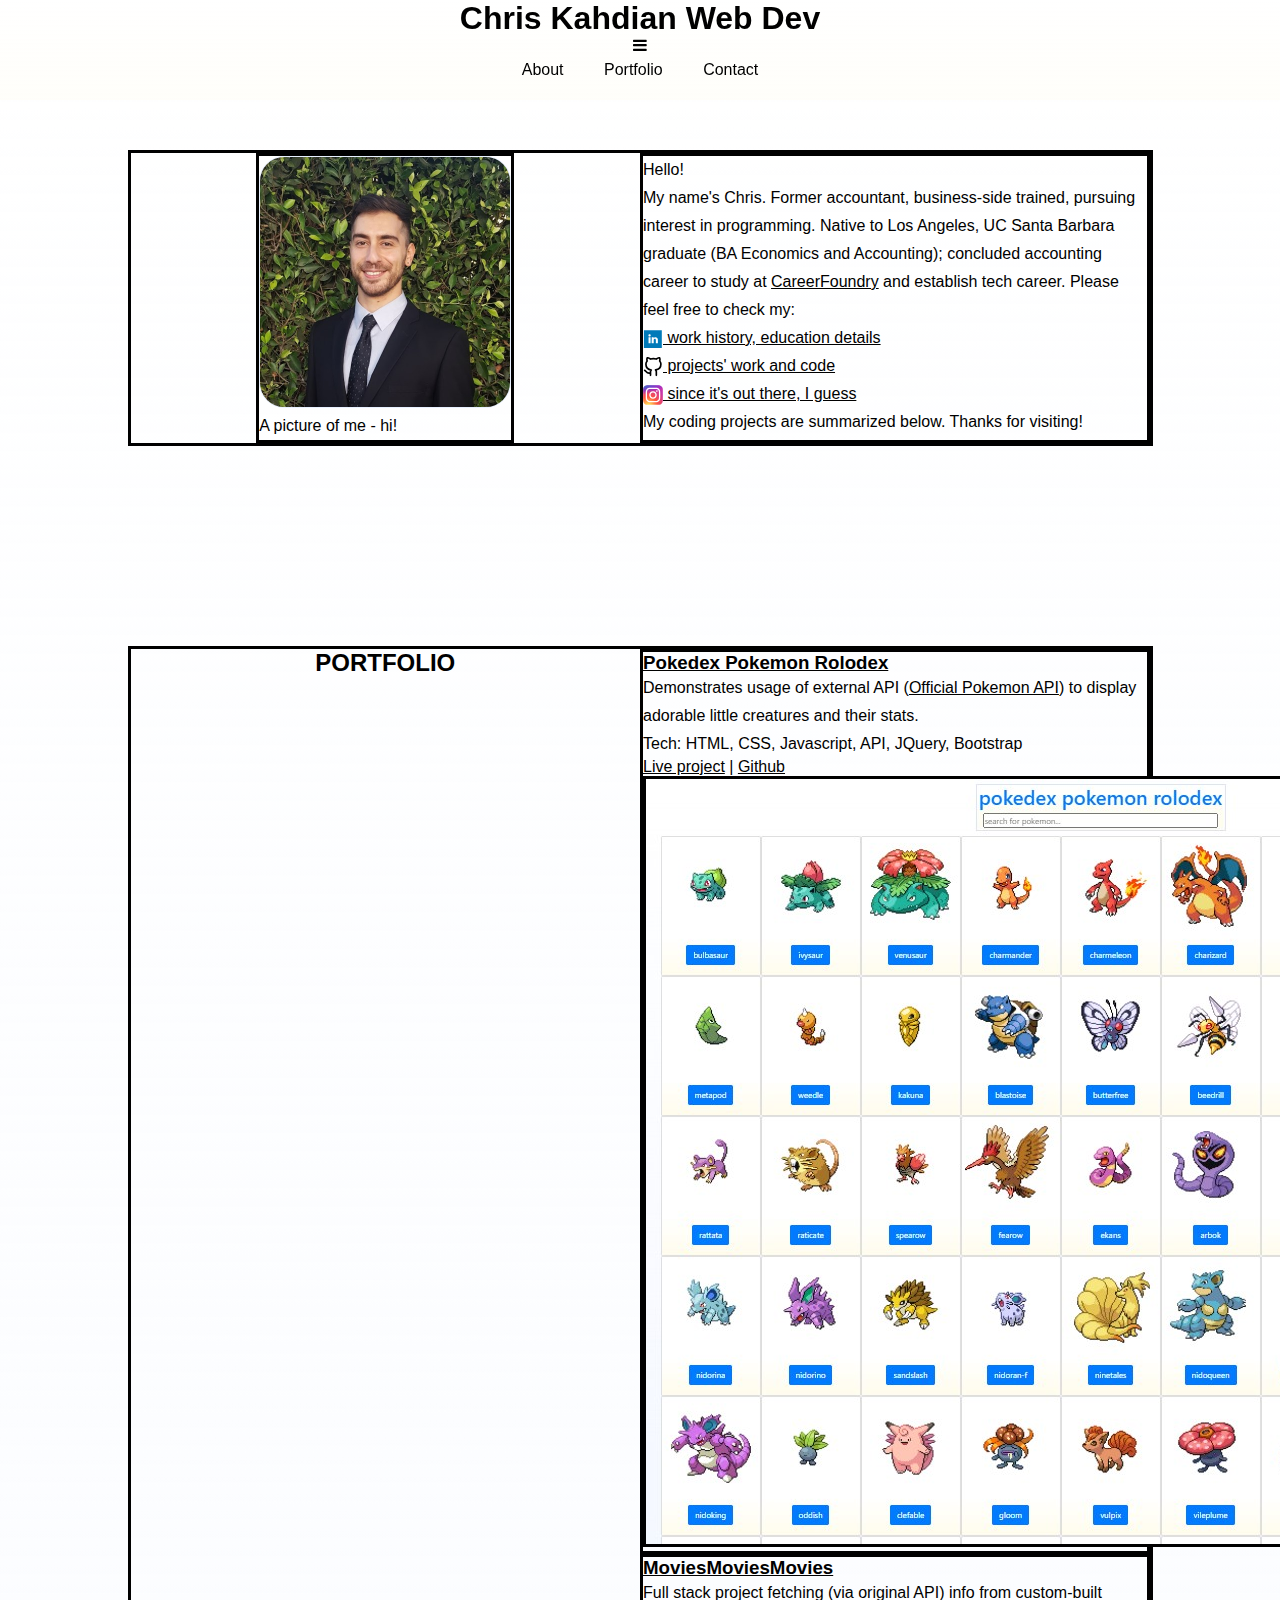
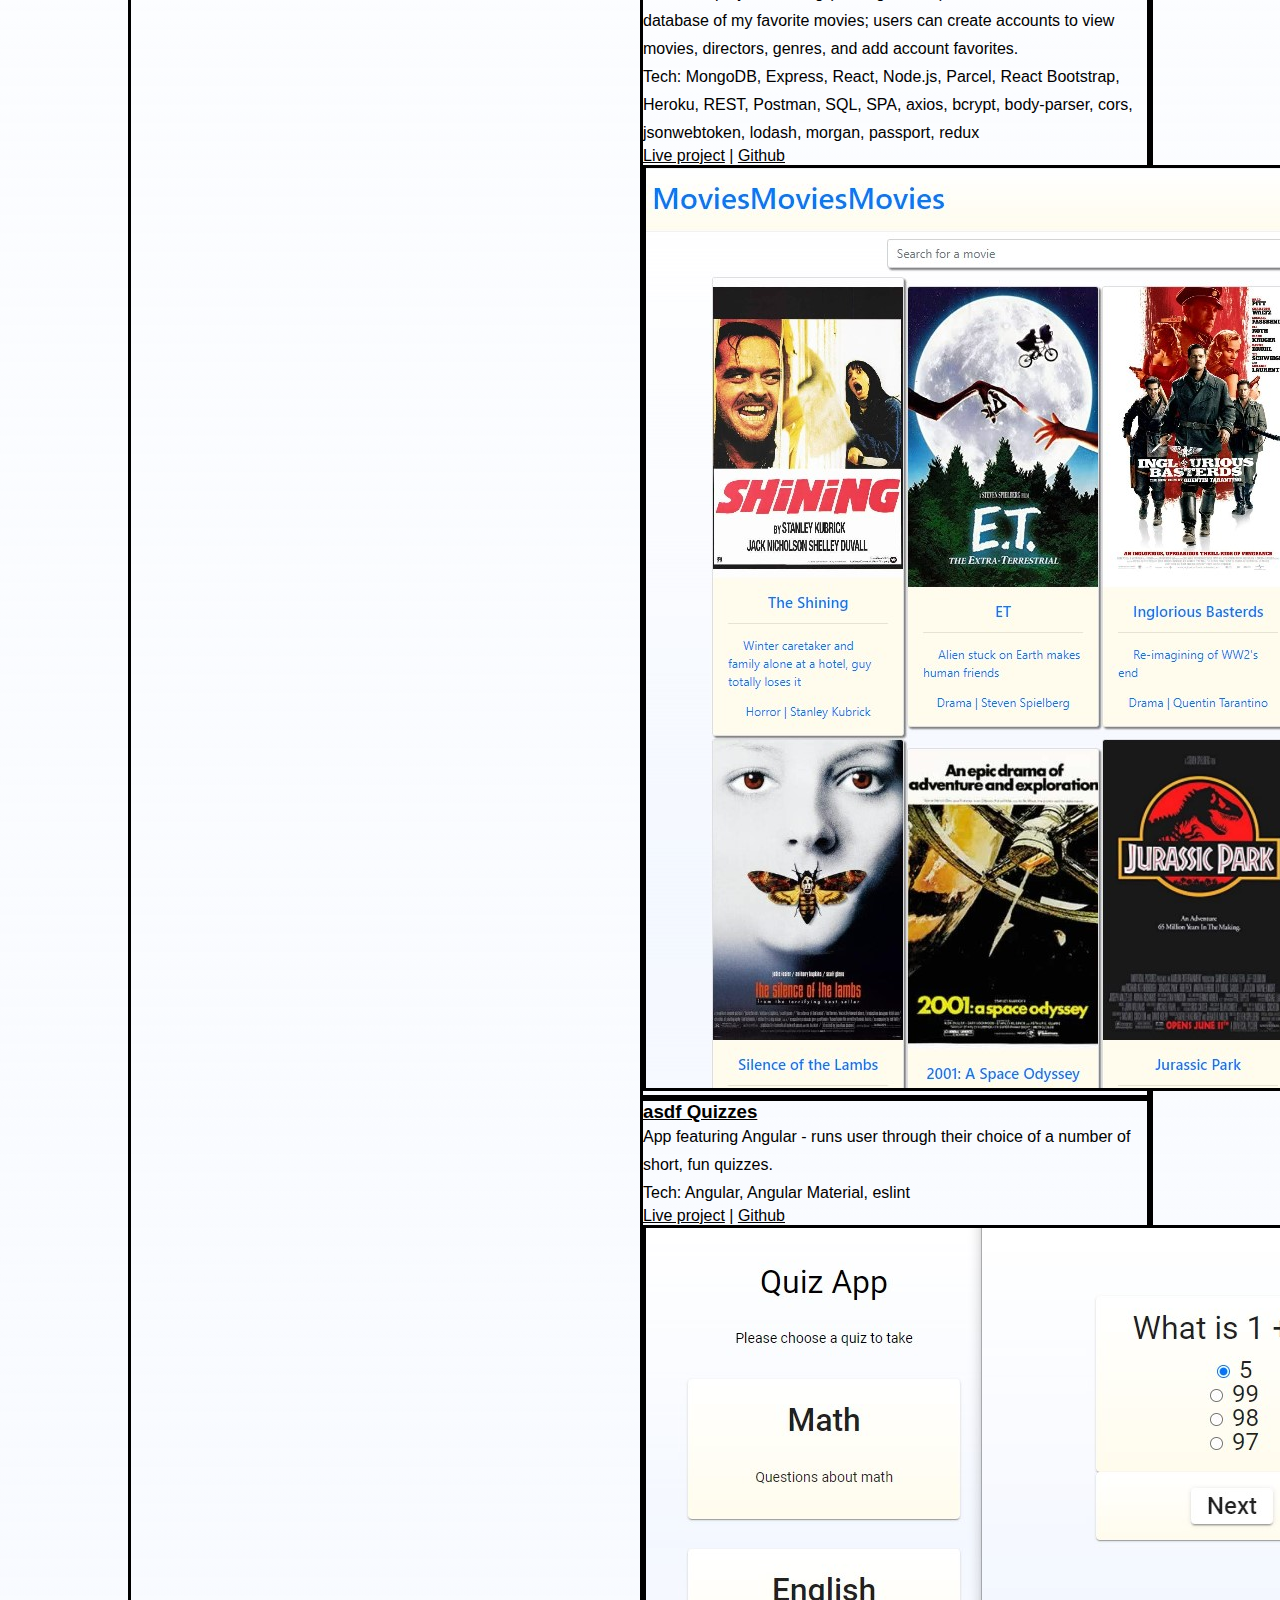
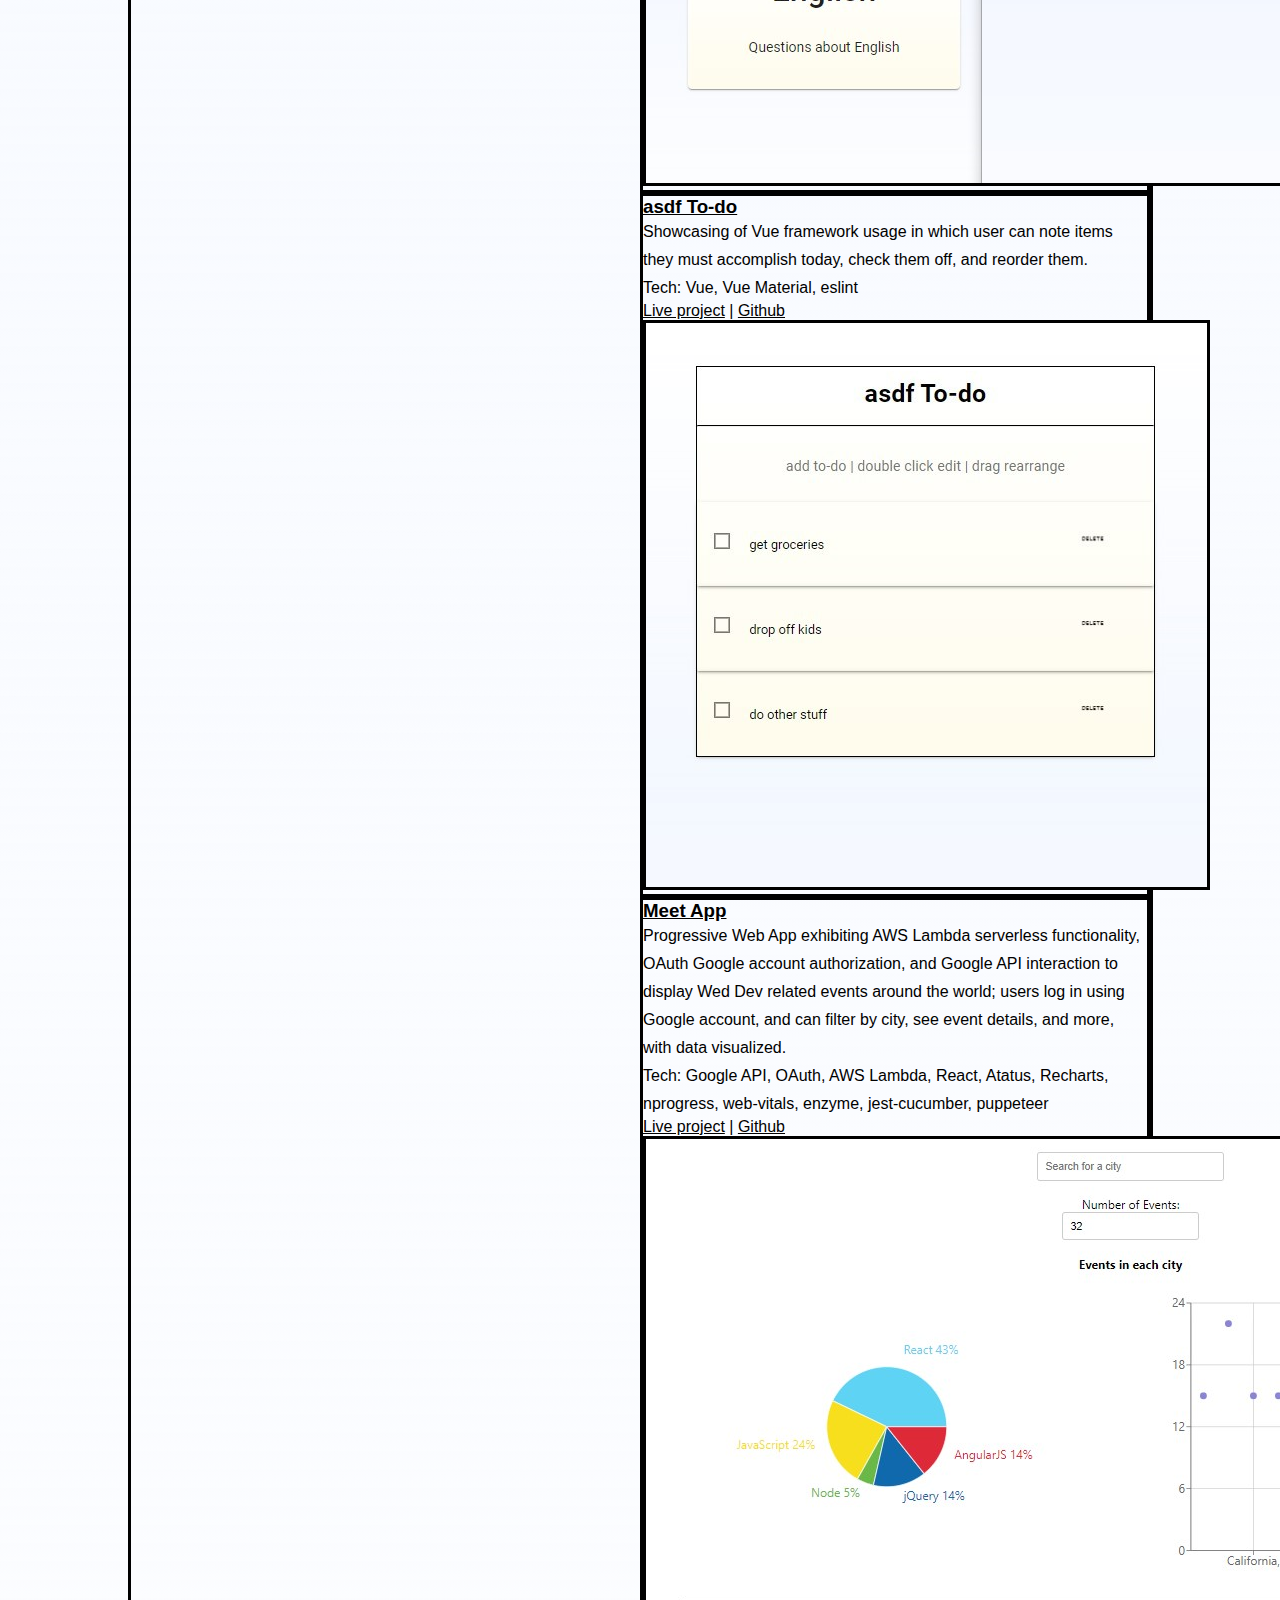
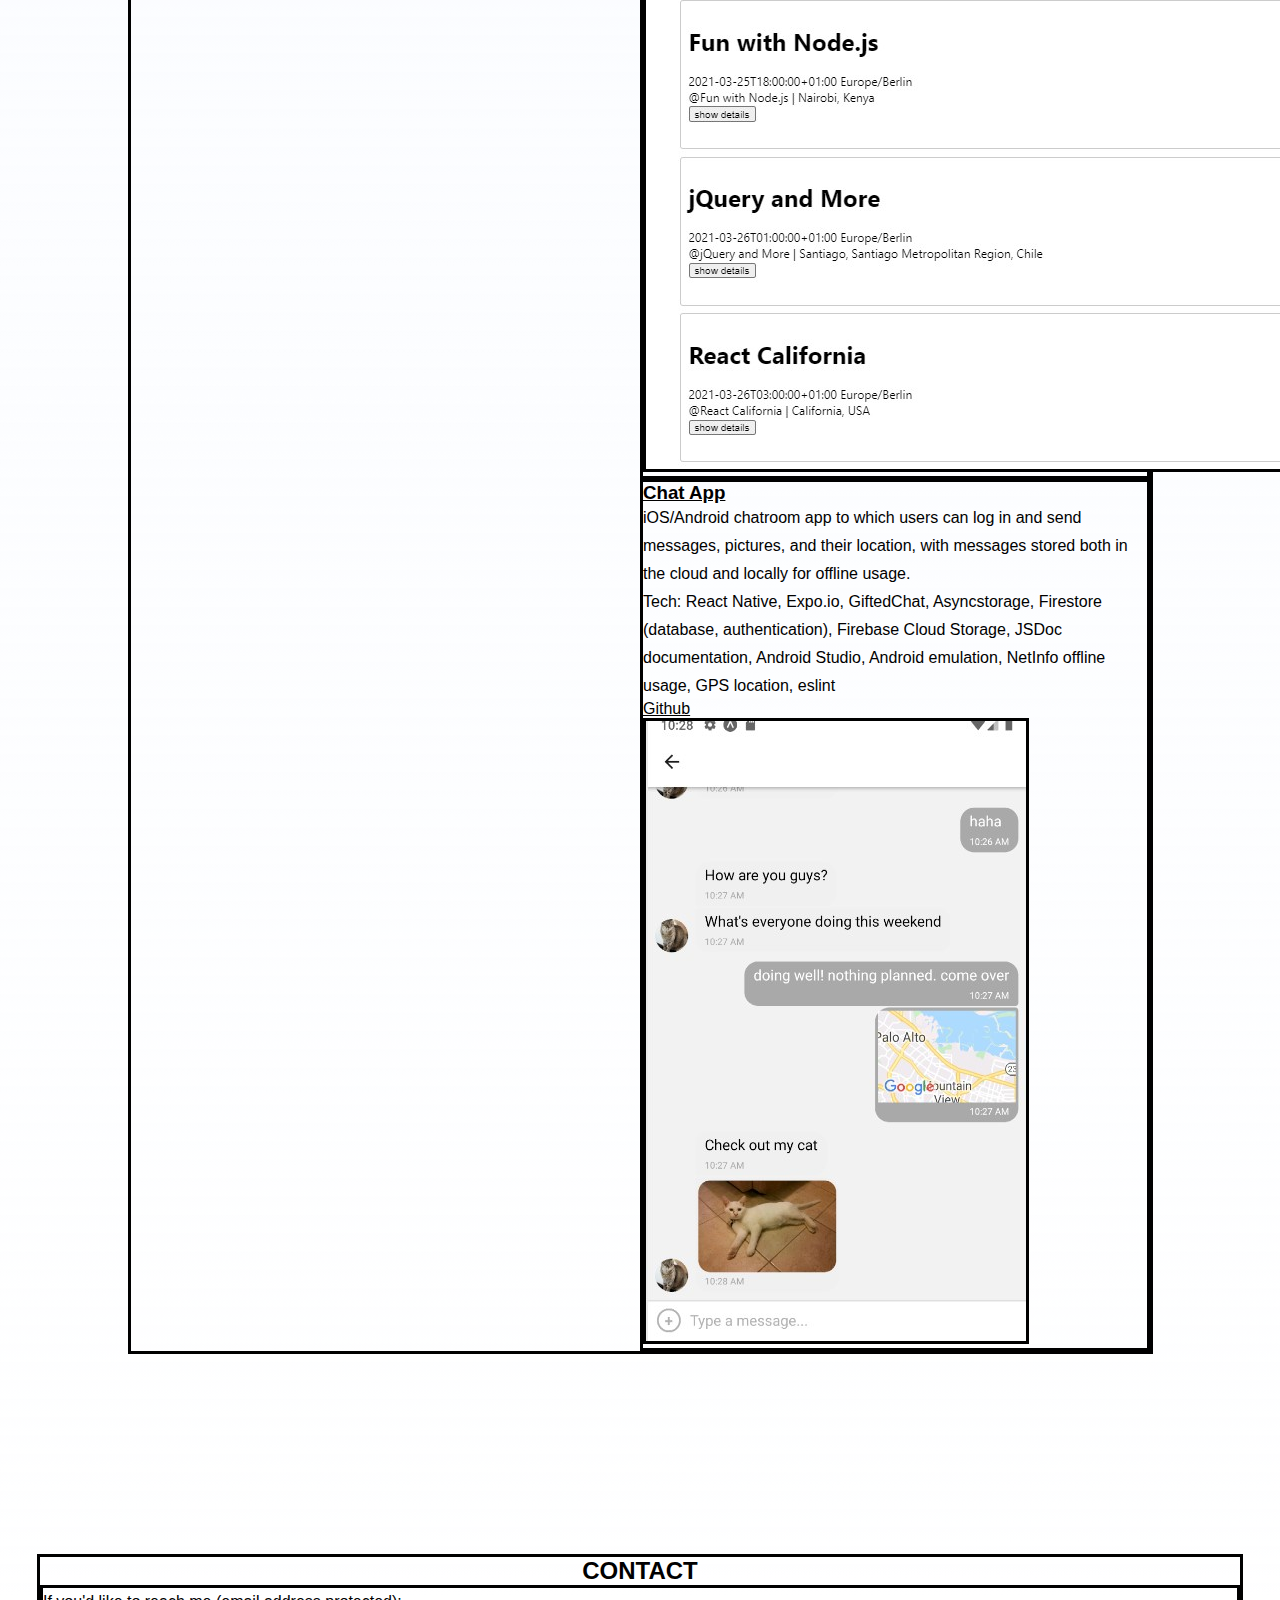
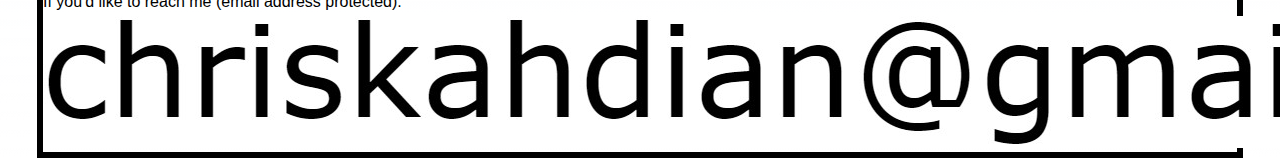
==== commit 824574ed: "202104061513.05.09" ====
--- a/index.html
+++ b/index.html
@@ -8,16 +8,21 @@
   <!-- <link rel="stylesheet" type="text/css" href="css/normalize.css">
   <link href="https://fonts.googleapis.com/css?family=Lato:400,700&display=swap" rel="stylesheet"> -->
   <!-- <link rel="stylesheet" type="text/css" href="css/style.production.css"> -->
+  <link rel="stylesheet" href="https://cdnjs.cloudflare.com/ajax/libs/font-awesome/4.7.0/css/font-awesome.min.css">
   <link rel="stylesheet" type="text/css" href="css/styles.css">
 </head>
 <body>
 
   <header>
     <nav>
-      <ul class="nav-list nav-list-mobile">
-        <li><a id="aboutLink" href="#about">About</a></li>
-        <li><a id="portfolioLink" href="#portfolio"><h1 id="pageTitle">Chris Kahdian | Web Dev</h1></a></li>
-        <li><a id="contactLink" href="#contact">Contact</a></li>
+      <h1 id="pageTitle">Chris Kahdian Web Dev</h1>
+      <a href="javascript:void(0);" class="icon" onclick="myFunction()">
+        <i class="fa fa-bars"></i>
+      </a>
+      <ul class="nav-list" id="navList">
+        <li><a id="aboutLink" href="#about" onclick="myFunction()">About</a></li>
+        <li><a id="portfolioLink" href="#portfolio" onclick="myFunction()">Portfolio</a></li>
+        <li><a id="contactLink" href="#contactSection" onclick="myFunction()">Contact</a></li>
       </ul>
     </nav>
   </header>
@@ -25,94 +30,117 @@
   <section id="about">
     <article id="pictureArticle">
       <img src="img/chris.jpg" alt="A photograph of me" id="picture">
-      <p id="pictureCaption">a picture of me - hi!</p>
+      <p id="pictureCaption">A picture of me - hi!</p>
     </article>
-    <article class="aboutArticle">
+    <article id="aboutArticle">
       <p>Hello!</p>
-      <br>
-      <p>My name's Chris. Ex-accountant, business-side trained, pursuing interest in programming. Native to Los Angeles, graduated UC Santa Barbara (BA Economics and Accounting), concluded accounting career to study at <a href="https://careerfoundry.com/">CareerFoundry</a> and establish tech career in full stack web development.</p>
-      <br>
-      <p>Please feel free to check my:</p>
-      <ul>
-        <li><span><a href="https://www.linkedin.com/in/christopher-kahdian/"><img class="linkIcon" src="img/linkedin.svg" alt="Linkedin"></a> work history, education details</span></li>
-        <li><span><a href="https://github.com/chriskahdian"><img class="linkIcon" src="img/github.svg" alt="Github"></a> projects' work and code</span></li>
-        <li><span><a href="https://instagram.com/chriskahdian"><img class="linkIcon" src="img/instagram.svg" alt="Instagram"></a> since it's out there, I guess</span></li>
-      </ul>
+      <p>My name's Chris. Former accountant, business-side trained, pursuing interest in programming. Native to Los Angeles, UC Santa Barbara graduate (BA Economics and Accounting); concluded accounting career to study at <a href="https://careerfoundry.com/" target="_blank">CareerFoundry</a> and establish tech career. Please feel free to check my:</p>
+        <ul id="personalLinks">
+          <li><a href="https://www.linkedin.com/in/christopher-kahdian/" target="_blank"><img class="linkIcon" src="img/linkedin.svg" alt="Linkedin"> work history, education details</a></li>
+          <li><a href="https://github.com/chriskahdian" target="_blank"><img class="linkIcon" src="img/github.svg" alt="Github"> projects' work and code</a></li>
+          <li><a href="https://instagram.com/chriskahdian" target="_blank"><img class="linkIcon" src="img/instagram.svg" alt="Instagram"> since it's out there, I guess</a></li>
+        </ul>
+      <p>My coding projects are summarized below. Thanks for visiting!</p>
     </article>
   </section>
 
   <section id="portfolio">
-    <article class="gridOdds">
-      <h3>Pokedex Pokemon Rolodex</h3>
-      <p>Showcases usage of Pokemon's official API to display adorable little creatures and their stats.</p>
-      <p>Tech: HTML, CSS, Javascript, API, JQuery, Bootstrap</p>
-      <a href="https://chriskahdian.github.io/pokedex-pokemon-rolodex/">Live project</a> | 
-      <a href="https://github.com/chriskahdian/pokedex-pokemon-rolodex">Github</a>
-      <img src="img/ssPokemon.jpg" class="projectScreenshot">
-    </article>
-    <article>
-      <h3>MoviesMoviesMovies</h3>
-      <p>Full stack project fetching via original API info from original database of my favorite movies; users can create accounts to view movies, directors, genres, and add account favorites.</p>
-      <p>Tech: MongoDB, Express, React, Node.js, Parcel, React Bootstrap, Heroku, REST, Postman, SQL, SPA, axios, bcrypt, body-parser, cors, jsonwebtoken, lodash, morgan, passport, redux</p>
-      <a href="https://moviesmoviesmovies.herokuapp.com/client/">Live project</a> | 
-      <a href="https://github.com/chriskahdian/moviesmoviesmovies">Github</a>
-      <img src="img/ssMovies.jpg" class="projectScreenshot">
-    </article>
-    <article class="gridOdds">
-      <h3>asdf Quizzes</h3>
-      <p>App featuring Angular to run a user through their choice of a number of short, fun quizzes</p>
-      <p>Tech: Angular, Angular Material, eslint</p>
-      <a href="https://chriskahdian.github.io/asdf-quizzes/">Live project</a> | 
-      <a href="https://github.com/chriskahdian/asdf-quizzes">Github</a>
-      <img src="img/ssQuizzes.jpg" class="projectScreenshot">
-    </article>
-    <article>
-      <h3>asdf To-do</h3>
-      <p>Demonstration of Vue framework usage in which user can note items they must accomplish today, check them off, and reorder them.</p>
-      <p>Tech: Vue, Vue Material, eslint</p>
-      <a href="https://chriskahdian.github.io/asdf-to-do/">Live project</a> | 
-      <a href="https://github.com/chriskahdian/asdf-to-do">Github</a>
-      <img src="img/ssToDo.jpg" class="projectScreenshot">
-    </article>
-    <article class="gridOdds">
-      <h3>Meet App</h3>
-      <p>Progressive Web App exhibiting AWS Lambda serverless functionality, OAuth Google account authorization, and Google API interaction to display Wed Dev related events around the world; users log in using Google account, and can filter by city, see event details, and more, with data visualized</p>
-      <p>Tech: Google API, OAuth, AWS Lambda, React, Atatus, Recharts, nprogress, web-vitals, enzyme, jest-cucumber, puppeteer</p>
-      <a href="https://chriskahdian.github.io/meet/">Live project</a> | 
-      <a href="https://github.com/chriskahdian/meet">Github</a>
-      <img src="img/ssMeet.jpg" class="projectScreenshot">
-    </article>
-    <article>
-      <h3>Chat App</h3>
-      <p>iOS/Android chatroom app to which users can log in and send messages, pictures, and their location, with messages stored both in the cloud and locally for offline device usage.</p>
-      <p>Tech: React Native, Expo.io, GiftedChat, Asyncstorage, Firestore (database, authentication), Firebase Cloud Storage, JSDoc documentation, Android Studio, Android emulation, NetInfo offline usage, GPS location, eslint</p>
-      <a href="https://chriskahdian.github.io/meet/">Github</a>
-      <img src="img/ssChat.jpg" class="projectScreenshot">
-    </article>
+    <h2 id="portfolioSectionHeading">PORTFOLIO</h2>
+    <div id="portfolioGrid">
+      <article>
+        <h3 class="projectName"><a href="https://chriskahdian.github.io/pokedex-pokemon-rolodex/" target="_blank">Pokedex Pokemon Rolodex</a></h3>
+        <p class="projectDesc">Demonstrates usage of external API (<a href="https://pokeapi.co/" target="_blank">Official Pokemon API</a>) to display adorable little creatures and their stats.</p>
+        <p class="projectTech">Tech: HTML, CSS, Javascript, API, JQuery, Bootstrap</p>
+        <div class="projectLinks">
+          <a href="https://chriskahdian.github.io/pokedex-pokemon-rolodex/" target="_blank">Live project</a> | 
+          <a href="https://github.com/chriskahdian/pokedex-pokemon-rolodex" target="_blank">Github</a>
+        </div>
+        <div class="projectScreenshot">
+          <a href="https://chriskahdian.github.io/pokedex-pokemon-rolodex/" target="_blank">
+            <img src="img/ssPokemon.jpg">
+          </a>
+        </div>
+      </article>
+      <article>
+        <h3 class="projectName"><a href="https://moviesmoviesmovies.herokuapp.com/client/" target="_blank">MoviesMoviesMovies</a></h3>
+        <p class="projectDesc">Full stack project fetching (via original API) info from custom-built database of my favorite movies; users can create accounts to view movies, directors, genres, and add account favorites.</p>
+        <p class="projectTech">Tech: MongoDB, Express, React, Node.js, Parcel, React Bootstrap, Heroku, REST, Postman, SQL, SPA, axios, bcrypt, body-parser, cors, jsonwebtoken, lodash, morgan, passport, redux</p>
+        <div class="projectLinks">
+          <a href="https://moviesmoviesmovies.herokuapp.com/client/" target="_blank">Live project</a> | 
+          <a href="https://github.com/chriskahdian/moviesmoviesmovies" target="_blank">Github</a>
+        </div>
+        <div class="projectScreenshot">
+          <a href="https://moviesmoviesmovies.herokuapp.com/client/" target="_blank">
+            <img src="img/ssMovies.jpg">
+          </a>
+        </div>
+      </article>
+      <article>
+        <h3 class="projectName"><a href="https://chriskahdian.github.io/asdf-quizzes/" target="_blank">asdf Quizzes</a></h3>
+        <p class="projectDesc">App featuring Angular - runs user through their choice of a number of short, fun quizzes.</p>
+        <p class="projectTech">Tech: Angular, Angular Material, eslint</p>
+        <div class="projectLinks">
+          <a href="https://chriskahdian.github.io/asdf-quizzes/" target="_blank">Live project</a> | 
+          <a href="https://github.com/chriskahdian/asdf-quizzes" target="_blank">Github</a>
+        </div>
+        <div class="projectScreenshot">
+          <a href="https://chriskahdian.github.io/asdf-quizzes/" target="_blank">
+            <img src="img/ssQuizzes.jpg">
+          </a>
+        </div>
+      </article>
+      <article>
+        <h3 class="projectName"><a href="https://chriskahdian.github.io/asdf-to-do/" target="_blank">asdf To-do</a></h3>
+        <p class="projectDesc">Showcasing of Vue framework usage in which user can note items they must accomplish today, check them off, and reorder them.</p>
+        <p class="projectTech">Tech: Vue, Vue Material, eslint</p>
+        <div class="projectLinks">
+          <a href="https://chriskahdian.github.io/asdf-to-do/" target="_blank">Live project</a> | 
+          <a href="https://github.com/chriskahdian/asdf-to-do" target="_blank">Github</a>
+        </div>
+        <div class="projectScreenshot">
+          <a href="https://chriskahdian.github.io/asdf-to-do/" target="_blank">
+            <img src="img/ssToDo.jpg">
+          </a>
+        </div>
+      </article>
+      <article>
+        <h3 class="projectName"><a href="https://chriskahdian.github.io/meet/" target="_blank">Meet App</a></h3>
+        <p class="projectDesc">Progressive Web App exhibiting AWS Lambda serverless functionality, OAuth Google account authorization, and Google API interaction to display Wed Dev related events around the world; users log in using Google account, and can filter by city, see event details, and more, with data visualized.</p>
+        <p class="projectTech">Tech: Google API, OAuth, AWS Lambda, React, Atatus, Recharts, nprogress, web-vitals, enzyme, jest-cucumber, puppeteer</p>
+        <div class="projectLinks">
+          <a href="https://chriskahdian.github.io/meet/" target="_blank">Live project</a> | 
+          <a href="https://github.com/chriskahdian/meet" target="_blank">Github</a>
+        </div>
+        <div class="projectScreenshot">
+          <a href="https://chriskahdian.github.io/meet/" target="_blank">
+            <img src="img/ssMeet.jpg">
+          </a>
+        </div>
+      </article>
+      <article>
+        <h3 class="projectName"><a href="https://github.com/chriskahdian/chattapp" target="_blank">Chat App</a></h3>
+        <p class="projectDesc">iOS/Android chatroom app to which users can log in and send messages, pictures, and their location, with messages stored both in the cloud and locally for offline usage.</p>
+        <p class="projectTech">Tech: React Native, Expo.io, GiftedChat, Asyncstorage, Firestore (database, authentication), Firebase Cloud Storage, JSDoc documentation, Android Studio, Android emulation, NetInfo offline usage, GPS location, eslint</p>
+        <div class="projectLinks">
+          <a href="https://github.com/chriskahdian/chattapp" target="_blank">Github</a>
+        </div>
+        <div class="projectScreenshot">
+          <a href="https://github.com/chriskahdian/chattapp" target="_blank">
+            <img src="img/ssChat.jpg">
+          </a>
+        </div>
+      </article>
+    </div>
   </section>
 
-  <section id="contact">
-    <h2>CONTACT</h2>
+  <section id="contactSection">
+    <h2 id="contactSectionHeading">CONTACT</h2>
     <div>
-      <article>
-        Christopher Kahdian<br>
-        Address line 1<br>
-        Address line 2<br>
-        Tel<a href="tel:+1818phonenumber">+1-818-phonenumber</a><br>
-        Skype<a href="skype:live:name">live:name</a><br>
-        <a href="mailto:name@gmail.com">name@gmail.com</a><br>
-        <a href="mailto:name@gmail.com">Contact Me</a>
-      </article>
-      <article>
-        <form action="" method="post" id="contact-form">
-          <label class="standard-label" for="contact-email">E-mail: </label>
-          <input type="email" id="contact-email" required>
-          <label class="standard-label">Telephone: </label>
-          <input type="tel">
-          <label class="standard-label">Message: </label>
-          <textarea maxlength="240" required></textarea>
-          <input type="submit" value="Send message">
-        </form>
+      <article id="contactArticle">
+        <p id="contactNote">If you'd like to reach me (email address protected):</p>
+        <div id="nobotsallowed">
+          <img src="img/nobotsallowed.jpg">
+        </div>
       </article>
     </div>
   </section>
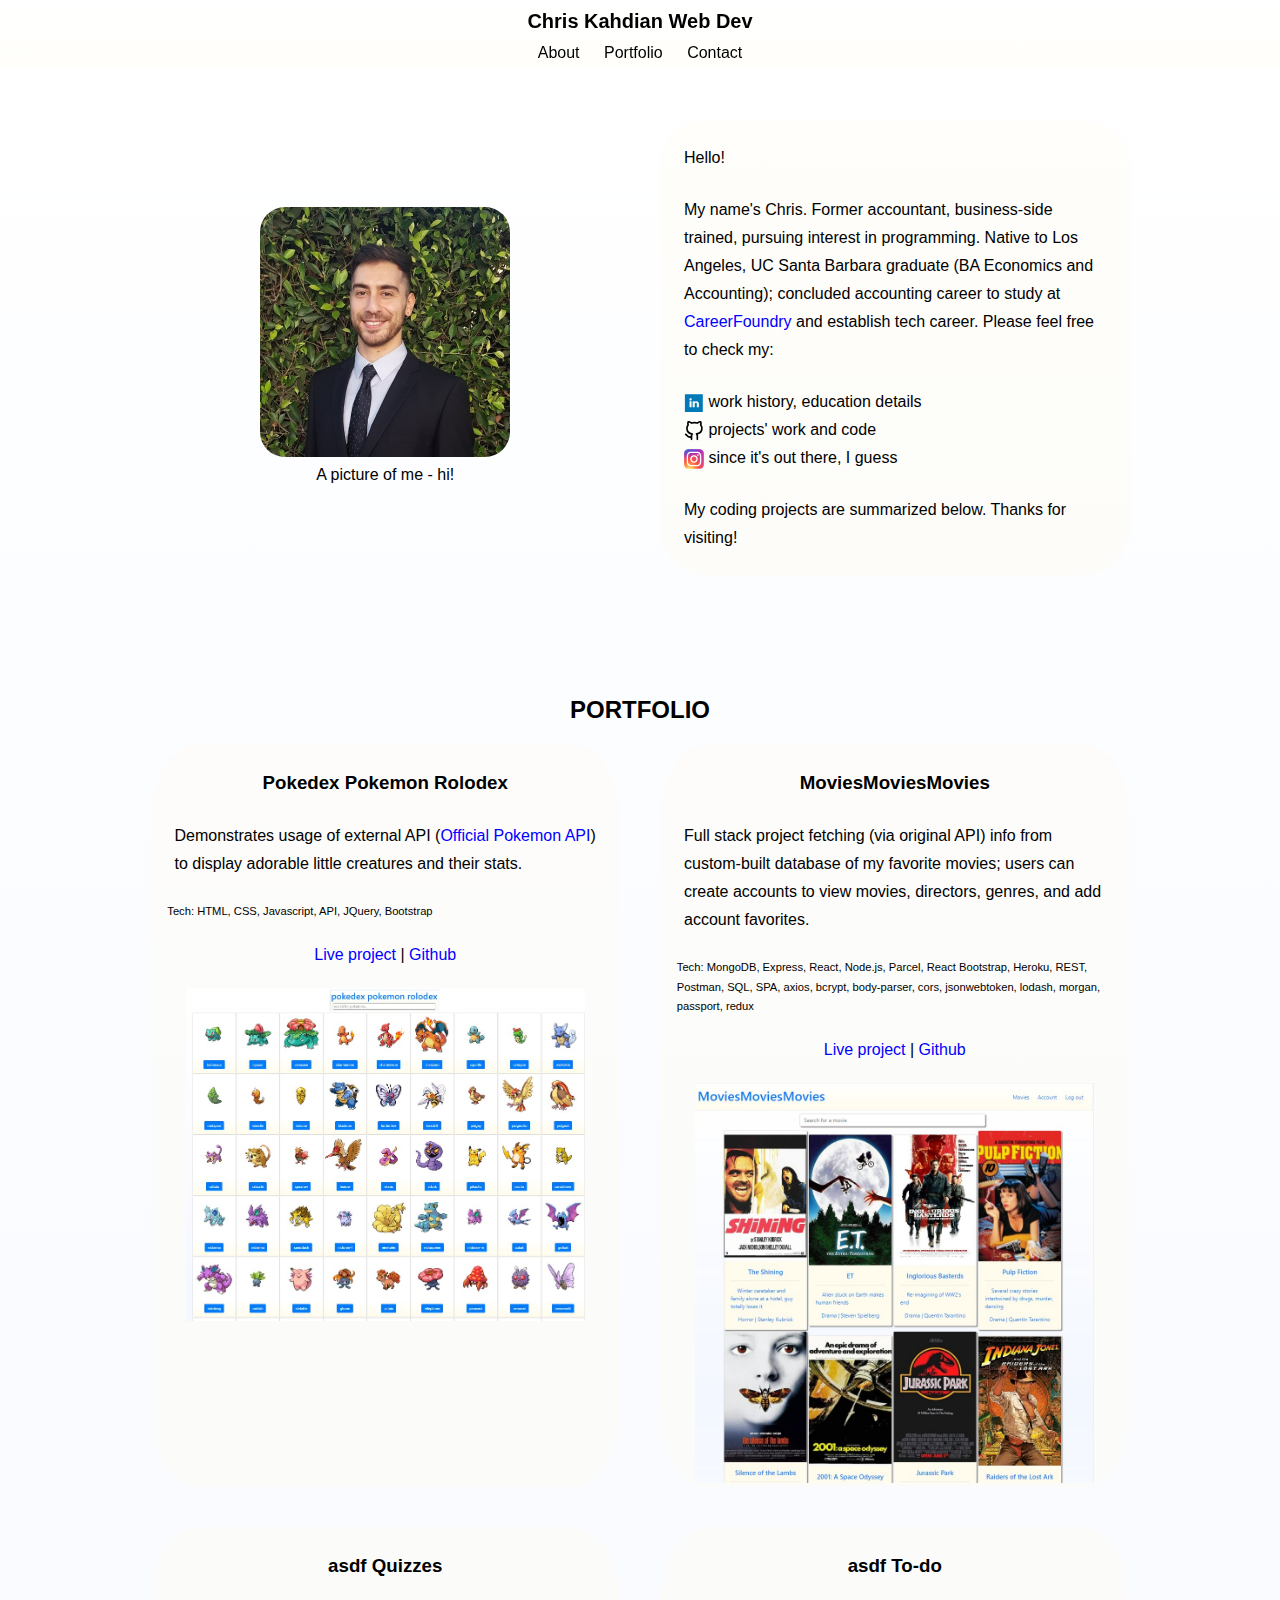
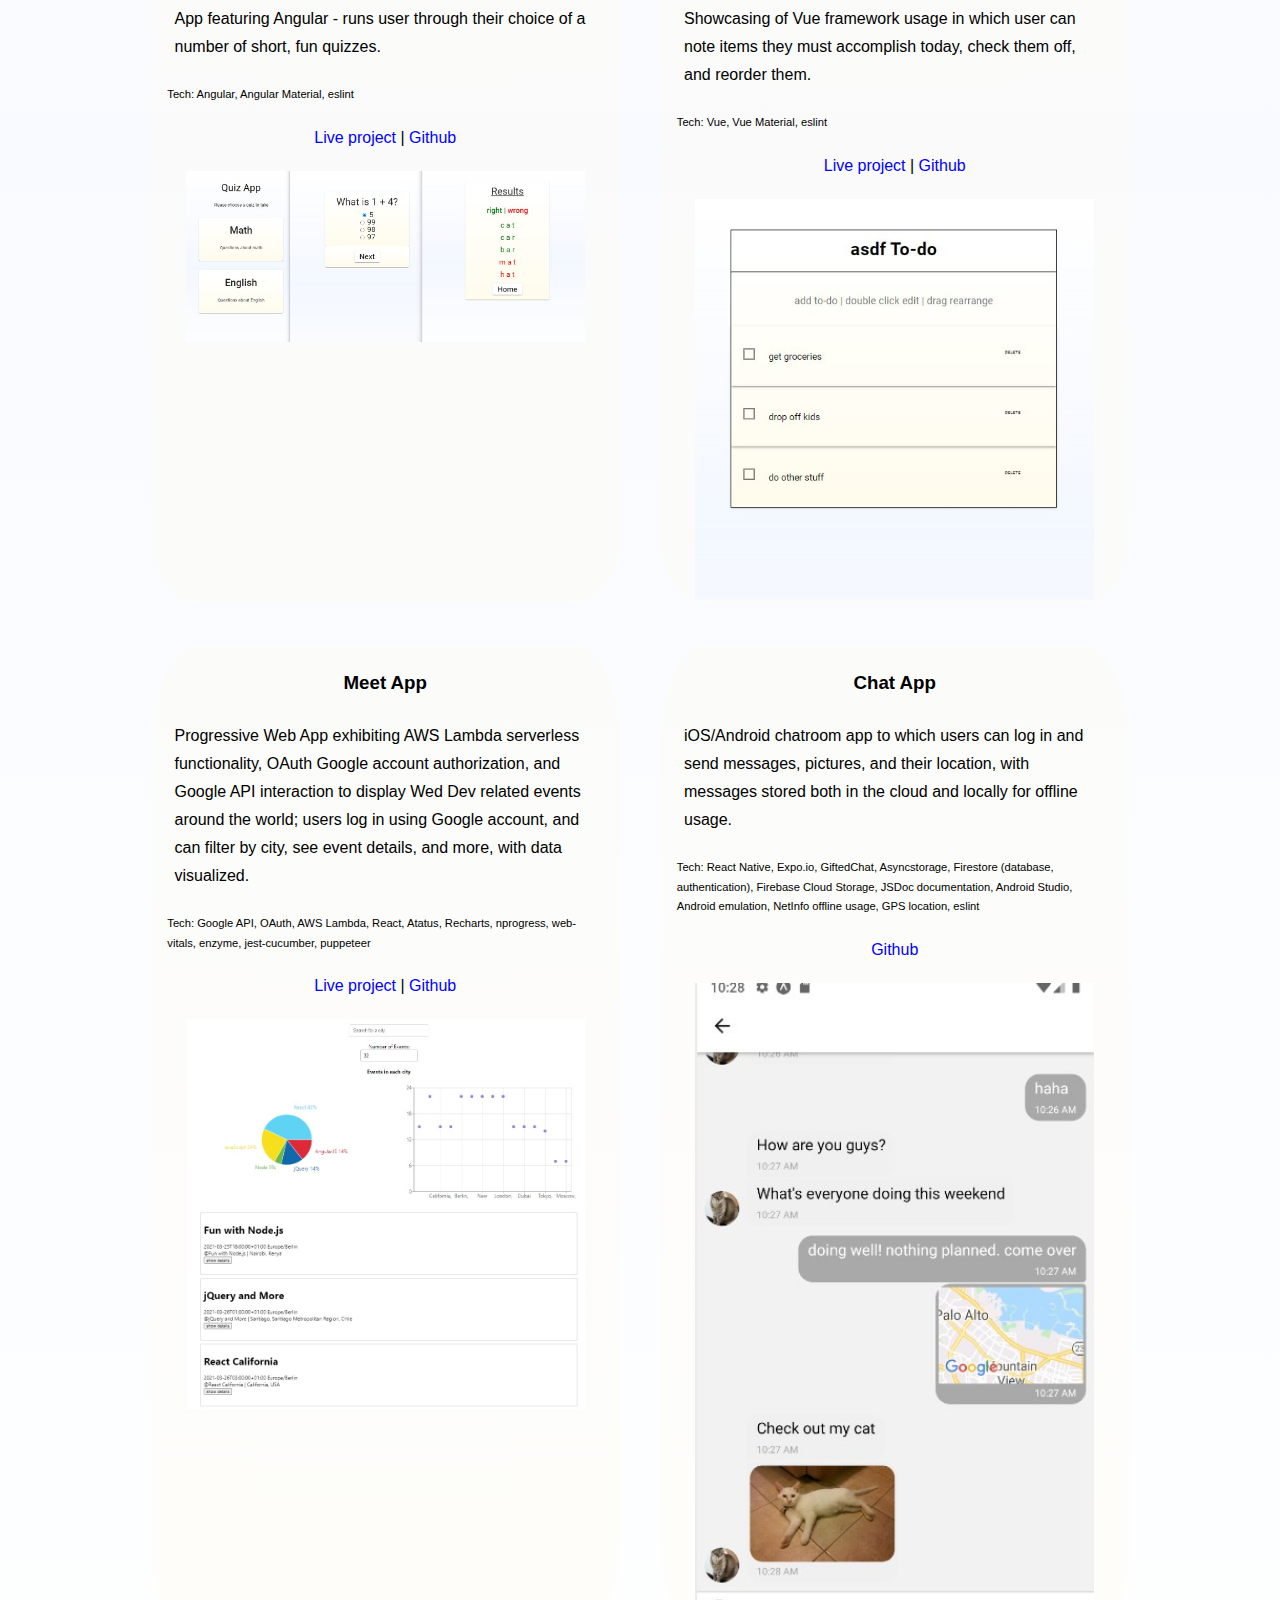
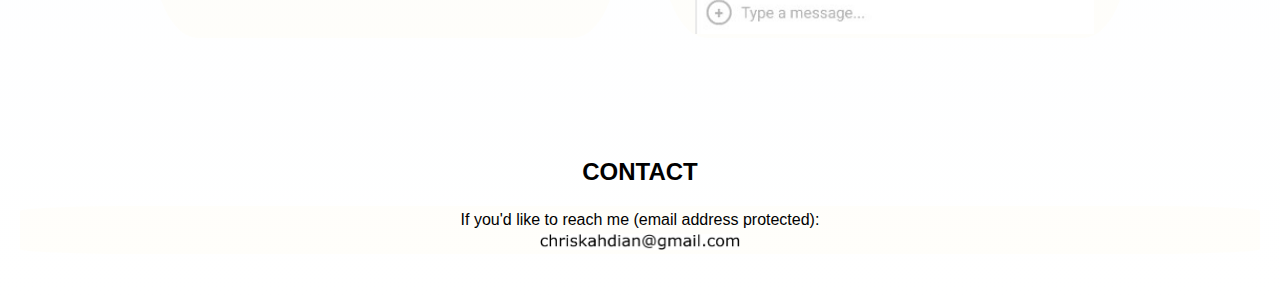
==== commit b49c2e78: "mobile navbar menu height expands on icon click; placement of icon" ====
--- a/index.html
+++ b/index.html
@@ -20,9 +20,9 @@
         <i class="fa fa-bars"></i>
       </a>
       <ul class="nav-list" id="navList">
-        <li><a id="aboutLink" href="#about" onclick="myFunction()">About</a></li>
-        <li><a id="portfolioLink" href="#portfolio" onclick="myFunction()">Portfolio</a></li>
-        <li><a id="contactLink" href="#contactSection" onclick="myFunction()">Contact</a></li>
+        <li><a class="navListItem" id="aboutLink" href="#about" onclick="myFunction()">About</a></li>
+        <li><a class="navListItem" id="portfolioLink" href="#portfolio" onclick="myFunction()">Portfolio</a></li>
+        <li><a class="navListItem" id="contactLink" href="#contactSection" onclick="myFunction()">Contact</a></li>
       </ul>
     </nav>
   </header>
--- a/css/styles.css
+++ b/css/styles.css
@@ -1,67 +1,85 @@
 /* GLOBAL */
+
 * { 
   margin: 0; 
   padding: 0; 
-  /* -moz-box-sizing: border-box; 
-  box-sizing: border-box;  */
   }
 
 body { 
 font-family: 'Roboto', sans-serif; 
 background-image: linear-gradient(white, rgba(232, 240, 255, 0.300), white);
 }
+
 /* h1,h2,h3,h4,h5,h6,a{
   margin:0;
 } */
+
 a {
-color: inherit;
-}
+  text-decoration: none;
+  color: blue;
+}
+
+
+
+
+
+
 
 
 /* HEADER */
 
 header{
-  height: 100px;
+  min-height: 50px;
   width: 100%;
   background-color: white;
-  /* margin: 50px auto; */
+}
+
+header a {
+  color: black;
 }
 
 nav{
   top: 0%;
-  height: 100px;
+  /* min-height: 50px; */
   width: 100%;
-  /* width: 200px; */
   position: fixed;
   background-image: linear-gradient(white, rgba(255, 252, 237,0.300));
-  /* padding: 22px; */
-  text-align: center;
-}
+  backdrop-filter: blur(10px);
+  text-align: center;
+  /* overflow: hidden; */
+  z-index: 99;
+}
+
 #pageTitle{
-  /* margin-bottom: 10px; */
-}
+  /* border: solid; */
+  font-size: 1.25em;
+  margin-top: 10px;
+}
+
+#navList{
+  margin-top: 5px;
+}
+
 nav ul li{
-  list-style: none;
+  /* list-style: none; */
   margin: 0 10px;
   display: inline-block;
   vertical-align: middle;
 }
+
 nav ul li a{
-  margin: 8px;
-  padding: 10ps;
-  font-size: 1.2 em;
+  /* margin: 8px; */
+  /* padding: 10px; */
   text-decoration: none;
   /* transition: all 0.3s ease-out; */
 }
-.nav-list{
-
-}
-.nav-list-mobile{
-
-}
-.nav-list-reg{
-
-}
+
+nav .icon {
+  display: none;
+}
+
+
+
 
 
 
@@ -71,20 +89,13 @@
 
 
 /* ALL SECTIONS */
+/* force max 2 columns: about, portfolio sections' grid columns min-width 340px; about, portfolio sections' max-width (340*3)-1=1019px */
+
+
 section{
-  border: solid;
-  max-width: 1200px;
+  /* max-width: 1200px; */
   margin: 0 auto;
-  margin-top: 200px;
-}
-
-section h2{
-  text-align: center;
-}
-
-article{
-  border: solid;
-  align-items: center;
+  margin-top: 100px;
 }
 
 p{
@@ -97,9 +108,16 @@
   line-height: 1.75;
 }
 
-li span{
-  /* margin-left: -15px; */
-}
+article:hover{
+  transform: scale(1.01); 
+}
+
+
+
+
+
+
+
 
 
 
@@ -108,6 +126,7 @@
 #about{
   margin-top: 50px;
   justify-items: center;
+  align-items: center;
   display: grid;
   grid-template-columns: repeat(auto-fit, minmax(340px, 1fr));
   max-width: 1019px;
@@ -116,7 +135,25 @@
 #picture{
   width: 250px;
   border-radius: 10%;
-  border: 1px solid rgb(232, 240, 255);
+}
+
+#pictureCaption{
+  text-align: center;
+}
+
+#aboutArticle{
+  background-color: rgba(255, 252, 237,0.300);
+  margin: 20px;
+  border-radius: 10%;
+}
+
+#aboutArticle p{
+  margin: 1.5em;
+}
+
+#aboutArticle ul{
+  margin-top: 0;
+  margin-left: 1.5em;
 }
 
 .linkIcon{
@@ -124,29 +161,149 @@
   vertical-align: middle;
 }
 
+#personalLinks a{
+  color: black;
+}
+
+
+
+
+
+
+
+
+
+
+
 
 
 /*PORTFOLIO SECTION*/
-#portfolio{
+
+/* #portfolio{
+  display: grid;
+  grid-template-columns: repeat(auto-fill, minmax(340px, 1fr));
+  max-width: 1019px;
+} */
+
+#portfolioSectionHeading{
+  text-align: center;
+}
+
+#portfolioGrid{
   display: grid;
   grid-template-columns: repeat(auto-fill, minmax(340px, 1fr));
   /* grid-auto-rows: 1fr; */
   max-width: 1019px;
-}
-
-.gridOdds{
-  background-image: linear-gradient(white, rgba(255, 252, 237,0.300));
+  margin: 0 auto;
+}
+
+#portfolio article{
+  background-color: rgba(255, 252, 237,0.300);
+  margin: 20px;
+  border-radius: 10%;
+}
+
+.projectName{
+  margin: 1.5em;
+  text-align: center;
+  color: black;
+}
+
+.projectName a{
+  color: black;
+}
+
+.projectDesc{
+  margin: 1.5em;
+}
+
+.projectTech{
+  margin: 1.5em;
+  font-size: 0.7em;
+}
+
+.projectLinks{
+  margin: 1.5em;
+  text-align: center;
 }
 
 .projectScreenshot{
-  width: 80%;
-  /* border: solid; */
-  /* vertical-align: bottom; */
-}
-
-#portfolio img{
-  border: solid;
-  /* vertical-align: middle; */
-  margin: auto auto;
-}
-
+  width: 85%;
+  margin: 0 auto;
+}
+
+.projectScreenshot img{
+  width: 100%;
+}
+
+
+
+
+
+
+
+
+/*CONTACT SECTION*/
+
+#contactSection{
+  margin-bottom: 50px;
+}
+
+#contactSectionHeading{
+  text-align: center;
+}
+
+#contactArticle{
+  display: flex;
+  flex-direction: column;
+  justify-content: center;
+  text-align: center;
+  background-color: rgba(255, 252, 237,0.300);
+  margin: 20px;
+  border-radius: 10%;
+}
+
+#contactNote{
+}
+
+#nobotsallowed img{
+  width: 200px;
+  height: 100%;
+  /* margin-top: 5px; */
+  /* margin-left: 10px; */
+}
+
+
+
+
+
+
+
+
+
+/* MEDIA QUERIES */
+
+@media screen and (max-width: 600px) {
+  .nav-list li {display: none;}
+  nav a.icon {
+    float: right;
+    display: inline;
+    /* margin: 0 10px; */
+    margin-top: -20px;
+    margin-right: 5px;
+  }
+}
+
+@media screen and (max-width: 600px) {
+  .nav-list.responsive {position: relative;}
+  .nav-list.responsive a.icon {
+    position: absolute;
+    right: 0;
+    top: 0;
+  }
+  .nav-list.responsive li {
+    float: none;
+    display: block;
+    text-align: right;
+  }
+}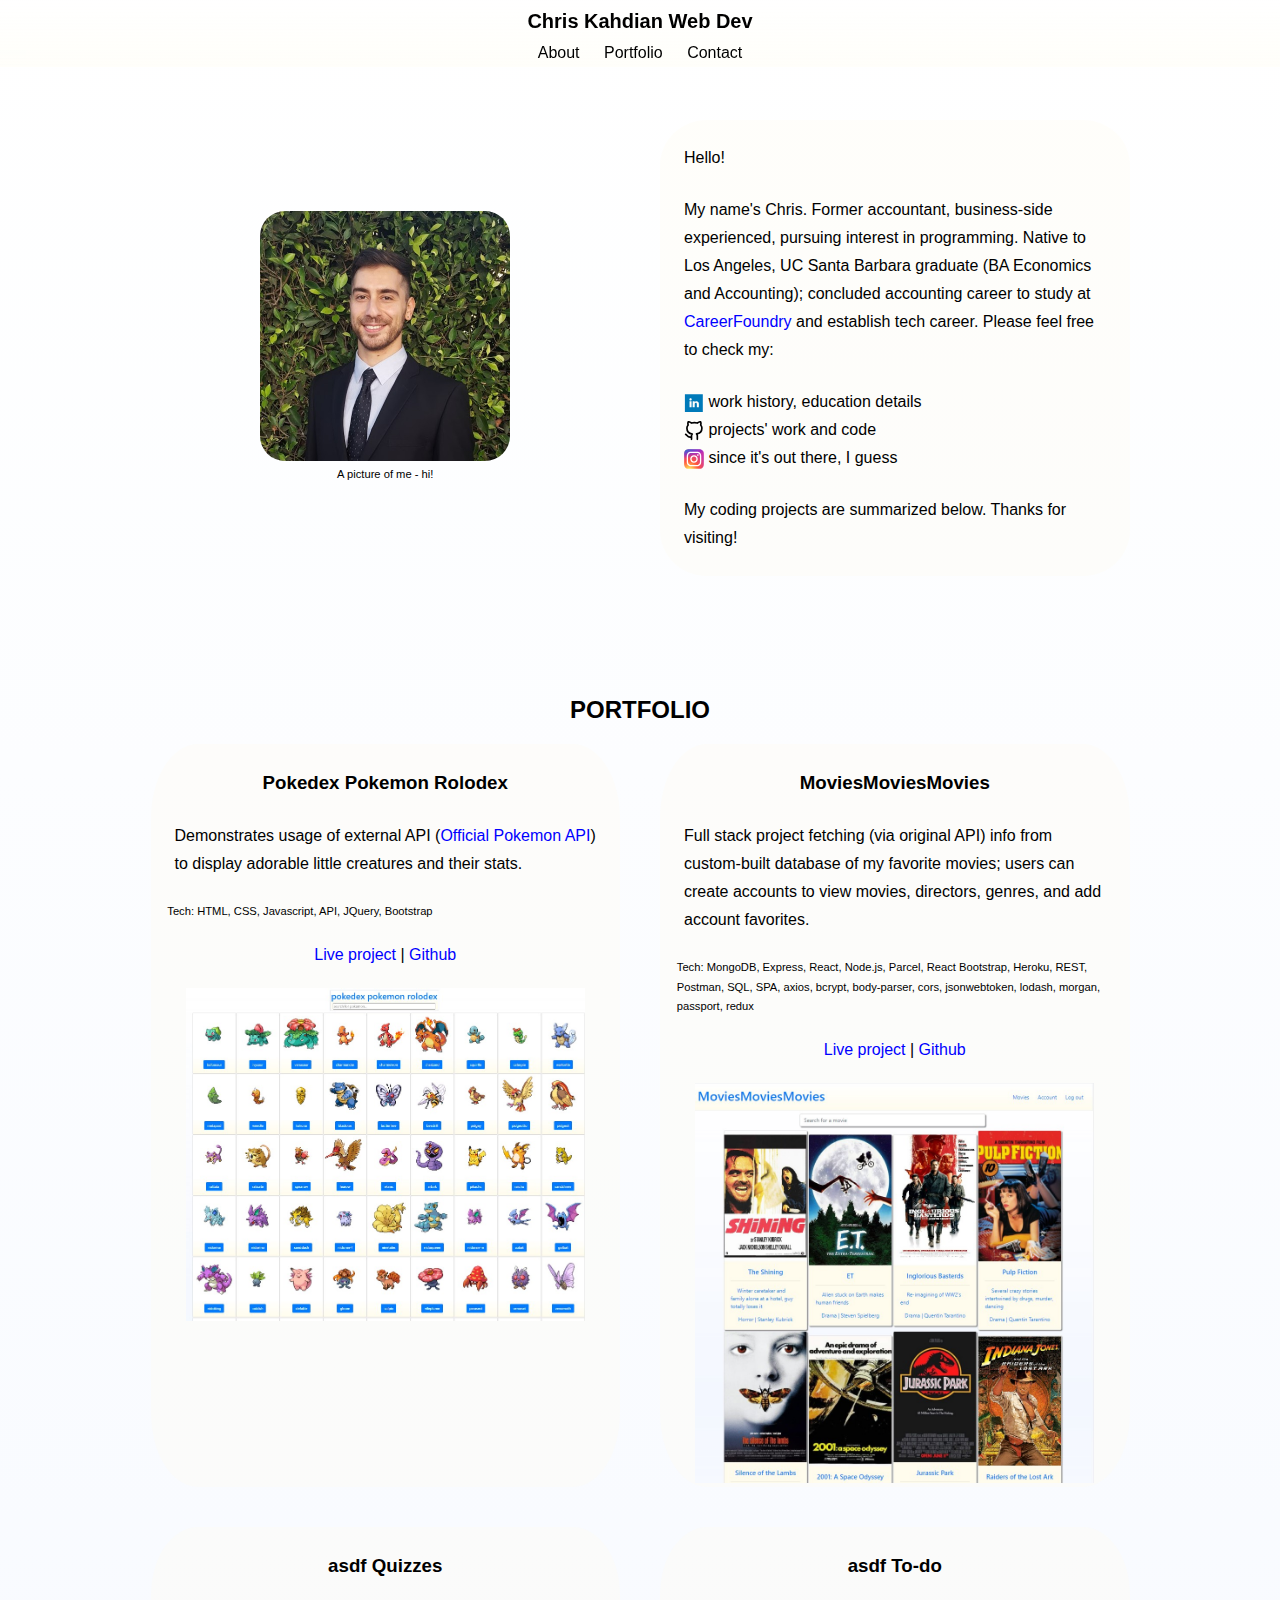
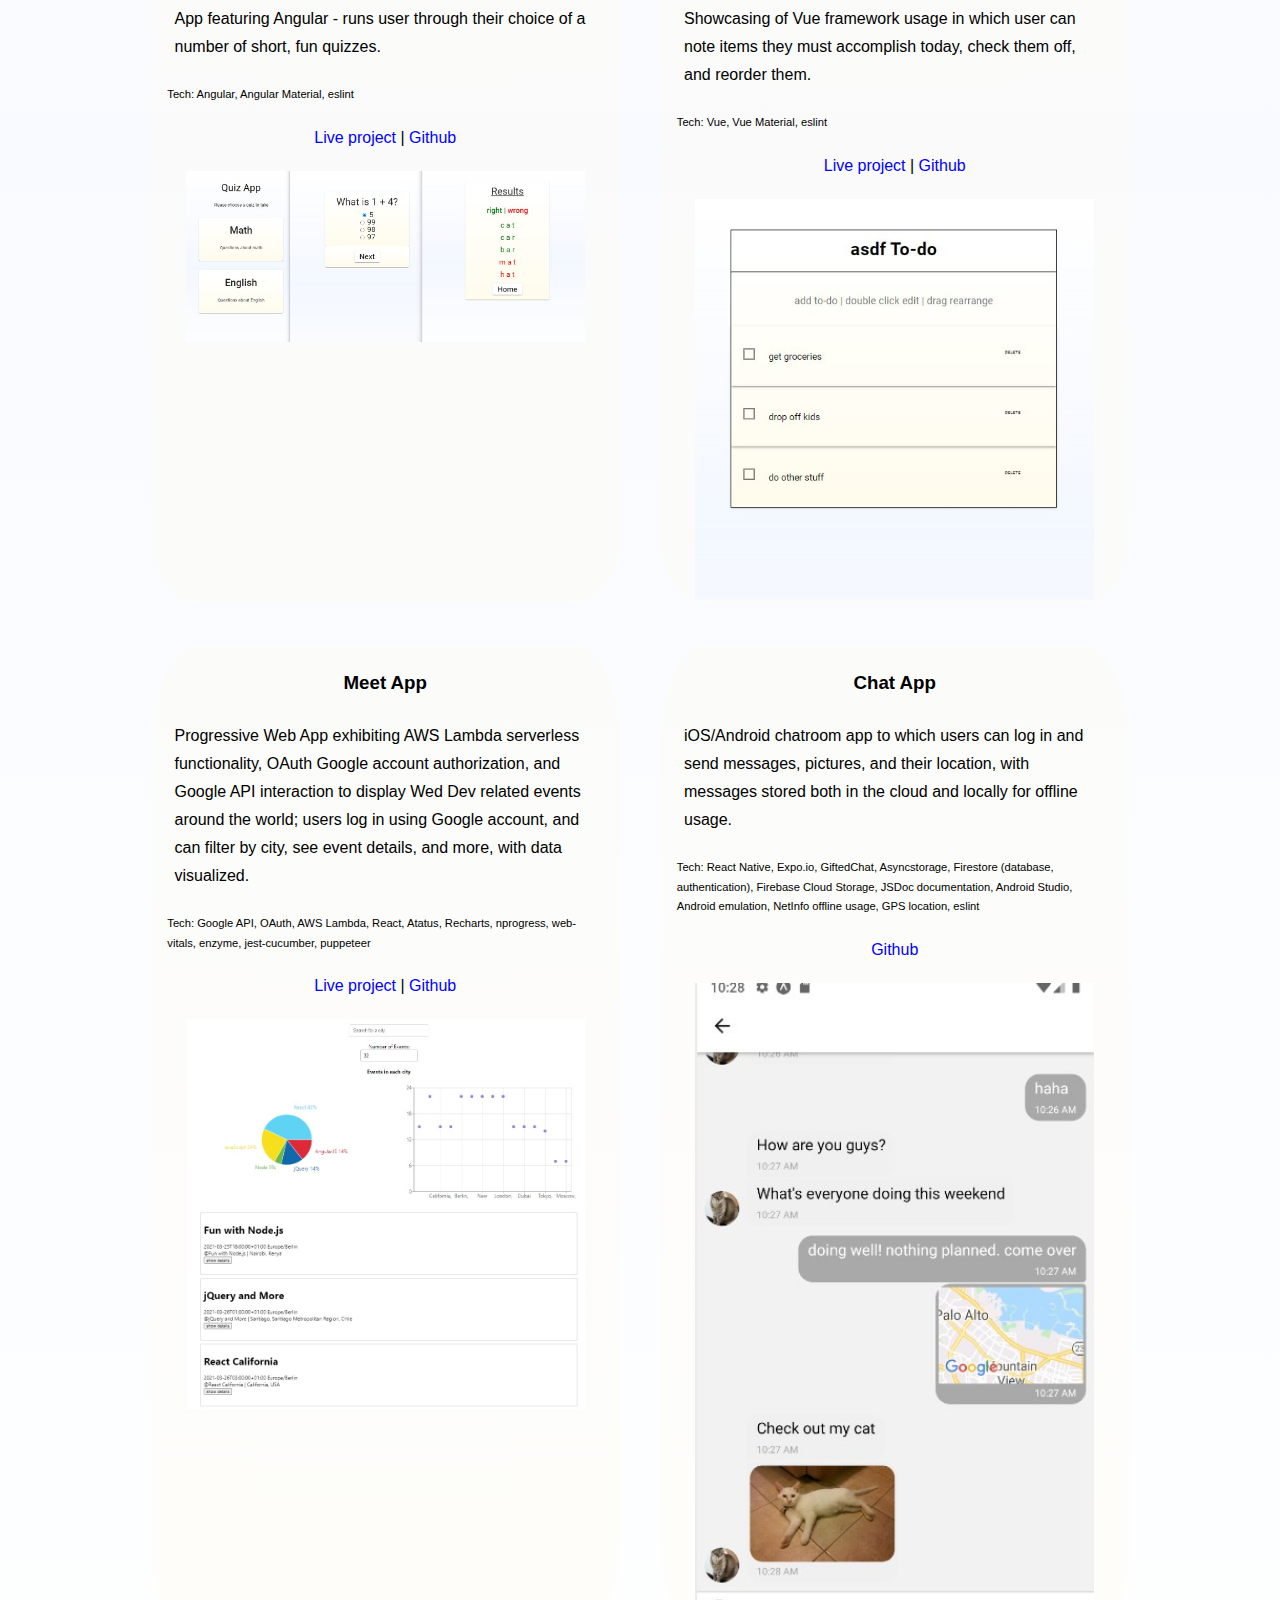
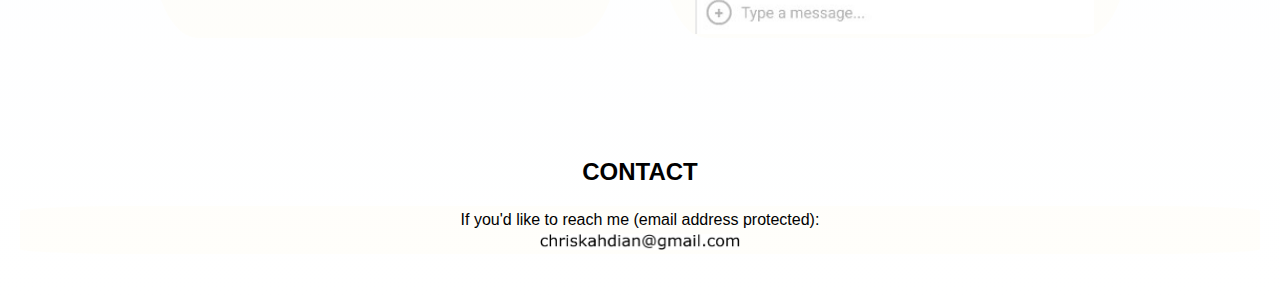
==== commit b6e8e40f: "shrunk picture caption" ====
--- a/index.html
+++ b/index.html
@@ -34,7 +34,7 @@
     </article>
     <article id="aboutArticle">
       <p>Hello!</p>
-      <p>My name's Chris. Former accountant, business-side trained, pursuing interest in programming. Native to Los Angeles, UC Santa Barbara graduate (BA Economics and Accounting); concluded accounting career to study at <a href="https://careerfoundry.com/" target="_blank">CareerFoundry</a> and establish tech career. Please feel free to check my:</p>
+      <p>My name's Chris. Former accountant, business-side experienced, pursuing interest in programming. Native to Los Angeles, UC Santa Barbara graduate (BA Economics and Accounting); concluded accounting career to study at <a href="https://careerfoundry.com/" target="_blank">CareerFoundry</a> and establish tech career. Please feel free to check my:</p>
         <ul id="personalLinks">
           <li><a href="https://www.linkedin.com/in/christopher-kahdian/" target="_blank"><img class="linkIcon" src="img/linkedin.svg" alt="Linkedin"> work history, education details</a></li>
           <li><a href="https://github.com/chriskahdian" target="_blank"><img class="linkIcon" src="img/github.svg" alt="Github"> projects' work and code</a></li>
--- a/css/styles.css
+++ b/css/styles.css
@@ -139,6 +139,7 @@
 
 #pictureCaption{
   text-align: center;
+  font-size: 0.7em;
 }
 
 #aboutArticle{
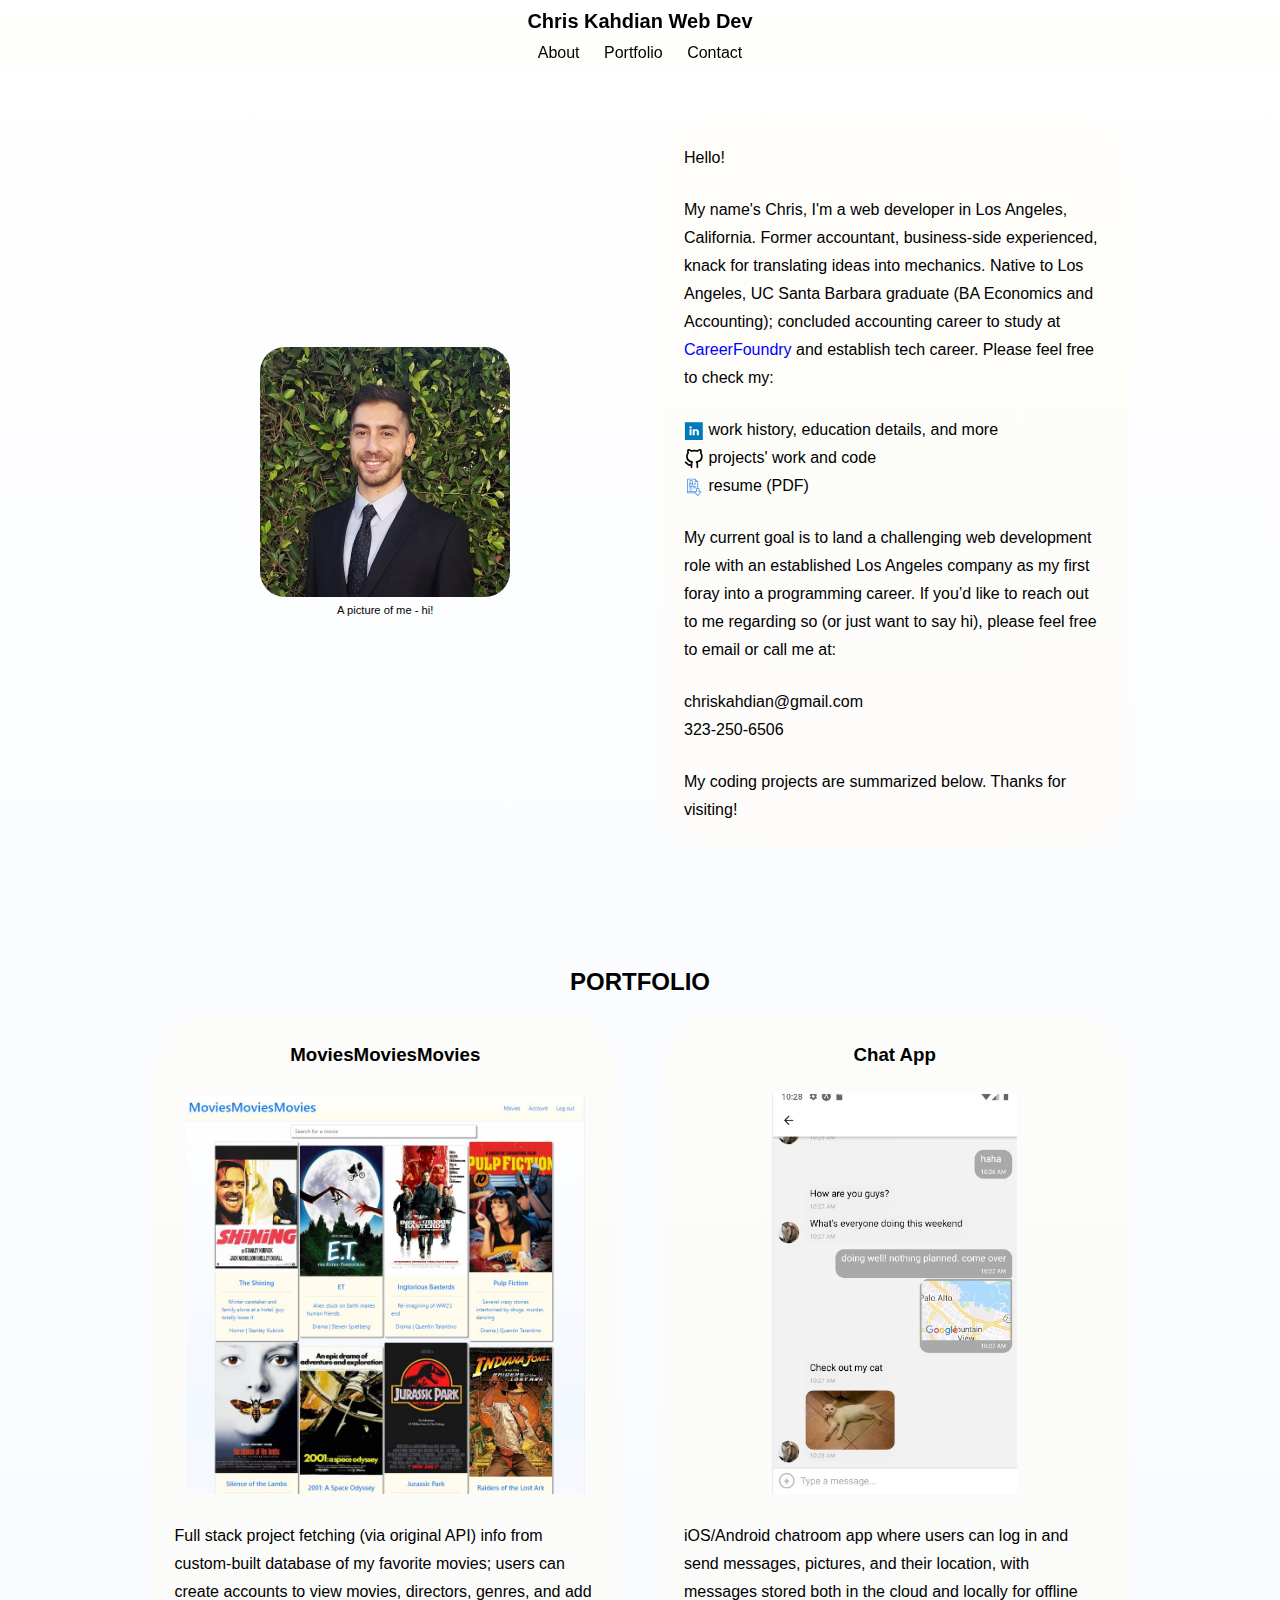
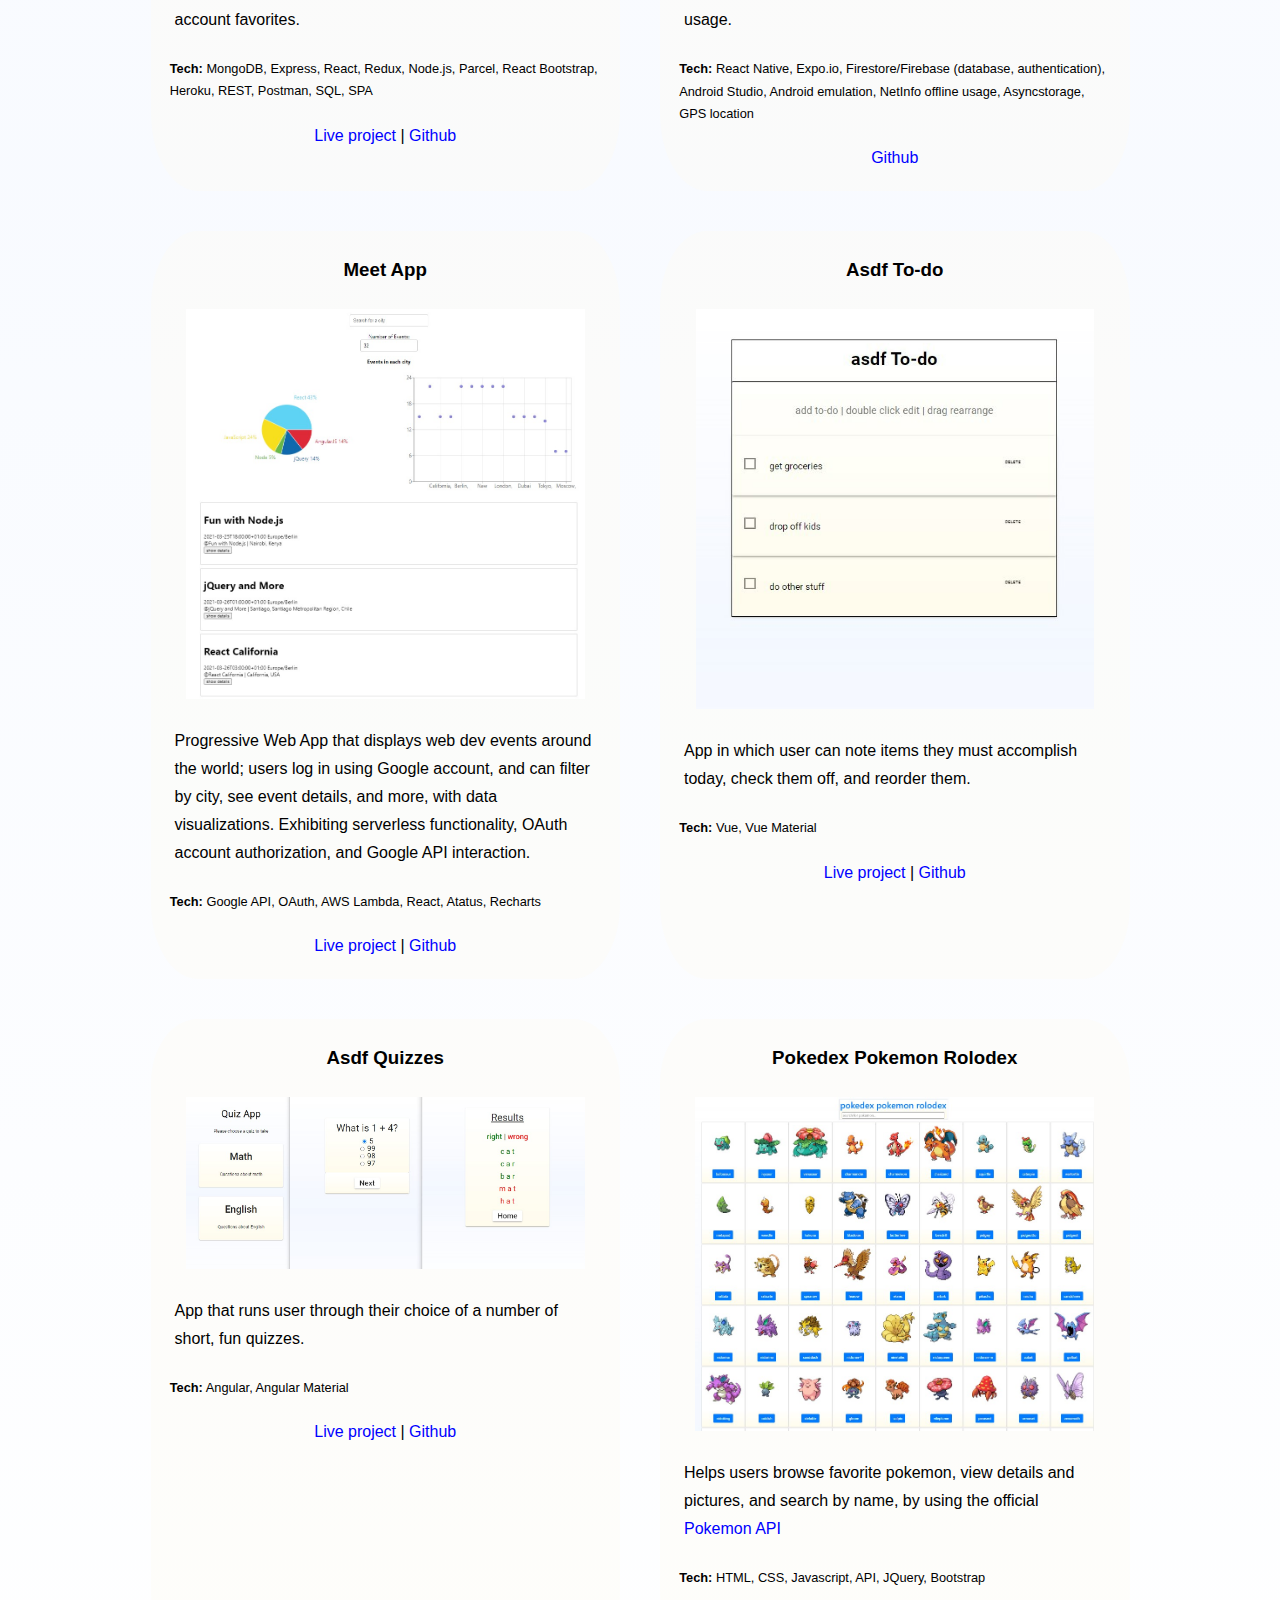
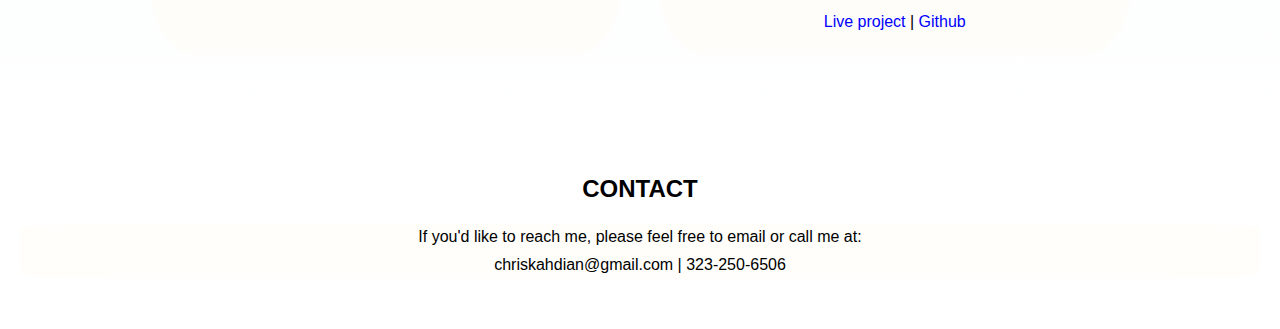
==== commit 8534a4f5: "added resume; updated descriptions; updated styling" ====
--- a/index.html
+++ b/index.html
@@ -34,102 +34,121 @@
     </article>
     <article id="aboutArticle">
       <p>Hello!</p>
-      <p>My name's Chris. Former accountant, business-side experienced, pursuing interest in programming. Native to Los Angeles, UC Santa Barbara graduate (BA Economics and Accounting); concluded accounting career to study at <a href="https://careerfoundry.com/" target="_blank">CareerFoundry</a> and establish tech career. Please feel free to check my:</p>
-        <ul id="personalLinks">
-          <li><a href="https://www.linkedin.com/in/christopher-kahdian/" target="_blank"><img class="linkIcon" src="img/linkedin.svg" alt="Linkedin"> work history, education details</a></li>
-          <li><a href="https://github.com/chriskahdian" target="_blank"><img class="linkIcon" src="img/github.svg" alt="Github"> projects' work and code</a></li>
-          <li><a href="https://instagram.com/chriskahdian" target="_blank"><img class="linkIcon" src="img/instagram.svg" alt="Instagram"> since it's out there, I guess</a></li>
-        </ul>
-      <p>My coding projects are summarized below. Thanks for visiting!</p>
+      <p>
+        My name's Chris, I'm a web developer in Los Angeles, California. Former accountant, business-side experienced, knack for translating ideas into mechanics. Native to Los Angeles, UC Santa Barbara graduate (BA Economics and Accounting); concluded accounting career to study at <a href="https://careerfoundry.com/" target="_blank">CareerFoundry</a> and establish tech career. Please feel free to check my:
+      </p>
+      <ul id="personalLinks">
+        <li><a href="https://www.linkedin.com/in/christopher-kahdian/" target="_blank"><img class="linkIcon" src="img/linkedin.svg" alt="Linkedin"> work history, education details, and more</a></li>
+        <li><a href="https://github.com/chriskahdian" target="_blank"><img class="linkIcon" src="img/github.svg" alt="Github"> projects' work and code</a></li>
+        <li><a href="Resume.pdf" target="_blank"><img class="linkIcon" src="img/resume.svg" alt="Resums"> resume (PDF)</a></li>
+      </ul>
+      <p>
+        My current goal is to land a challenging web development role with an established Los Angeles company as my first foray into a programming career. If you’d like to reach out to me regarding so (or just want to say hi), please feel free to email or call me at:
+      </p>
+      <ul id="personalComm">
+        <li>chriskahdian@gmail.com</li>
+        <li>323-250-6506</li>
+      </ul>
+      <p>
+        My coding projects are summarized below. Thanks for visiting!
+      </p>
     </article>
   </section>
 
   <section id="portfolio">
     <h2 id="portfolioSectionHeading">PORTFOLIO</h2>
     <div id="portfolioGrid">
+      
+      <article>
+        <h3 class="projectName"><a href="https://moviesmoviesmovies.herokuapp.com/client/" target="_blank">MoviesMoviesMovies</a></h3>
+        <div class="projectScreenshot">
+          <a href="https://moviesmoviesmovies.herokuapp.com/client/" target="_blank">
+            <img src="img/ssMovies.jpg">
+          </a>
+        </div>
+        <p class="projectDesc">Full stack project fetching (via original API) info from custom-built database of my favorite movies; users can create accounts to view movies, directors, genres, and add account favorites.</p>
+        <p class="projectTech"><span class="techHeading">Tech:</span> MongoDB, Express, React, Redux, Node.js, Parcel, React Bootstrap, Heroku, REST, Postman, SQL, SPA</p>
+        <div class="projectLinks">
+          <a href="https://moviesmoviesmovies.herokuapp.com/client/" target="_blank">Live project</a> | 
+          <a href="https://github.com/chriskahdian/moviesmoviesmovies" target="_blank">Github</a>
+        </div>
+      </article>
+
+      <article>
+        <h3 class="projectName"><a href="https://github.com/chriskahdian/chattapp" target="_blank">Chat App</a></h3>
+        <div class="projectScreenshot">
+          <a href="https://github.com/chriskahdian/chattapp" target="_blank">
+            <img src="img/ssChat.jpg">
+          </a>
+        </div>
+        <p class="projectDesc">iOS/Android chatroom app where users can log in and send messages, pictures, and their location, with messages stored both in the cloud and locally for offline usage.</p>
+        <p class="projectTech"><span class="techHeading">Tech:</span> React Native, Expo.io, Firestore/Firebase (database, authentication), Android Studio, Android emulation, NetInfo offline usage, Asyncstorage, GPS location</p>
+        <div class="projectLinks">
+          <a href="https://github.com/chriskahdian/chattapp" target="_blank">Github</a>
+        </div>
+      </article>
+
+      <article>
+        <h3 class="projectName"><a href="https://chriskahdian.github.io/meet/" target="_blank">Meet App</a></h3>
+        <div class="projectScreenshot">
+          <a href="https://chriskahdian.github.io/meet/" target="_blank">
+            <img src="img/ssMeet.jpg">
+          </a>
+        </div>
+        <p class="projectDesc">Progressive Web App that displays web dev events around the world; users log in using Google account, and can filter by city, see event details, and more, with data visualizations. Exhibiting serverless functionality, OAuth account authorization, and Google API interaction.</p>
+        <p class="projectTech"><span class="techHeading">Tech:</span> Google API, OAuth, AWS Lambda, React, Atatus, Recharts</p>
+        <div class="projectLinks">
+          <a href="https://chriskahdian.github.io/meet/" target="_blank">Live project</a> | 
+          <a href="https://github.com/chriskahdian/meet" target="_blank">Github</a>
+        </div>
+      </article>
+
+      <article>
+        <h3 class="projectName"><a href="https://chriskahdian.github.io/asdf-to-do/" target="_blank">Asdf To-do</a></h3>
+        <div class="projectScreenshot">
+          <a href="https://chriskahdian.github.io/asdf-to-do/" target="_blank">
+            <img src="img/ssToDo.jpg">
+          </a>
+        </div>
+        <p class="projectDesc">App in which user can note items they must accomplish today, check them off, and reorder them.</p>
+        <p class="projectTech"><span class="techHeading">Tech:</span> Vue, Vue Material</p>
+        <div class="projectLinks">
+          <a href="https://chriskahdian.github.io/asdf-to-do/" target="_blank">Live project</a> | 
+          <a href="https://github.com/chriskahdian/asdf-to-do" target="_blank">Github</a>
+        </div>
+      </article>
+
+      <article>
+        <h3 class="projectName"><a href="https://chriskahdian.github.io/asdf-quizzes/" target="_blank">Asdf Quizzes</a></h3>
+        <div class="projectScreenshot">
+          <a href="https://chriskahdian.github.io/asdf-quizzes/" target="_blank">
+            <img src="img/ssQuizzes.jpg">
+          </a>
+        </div>
+        <p class="projectDesc">App that runs user through their choice of a number of short, fun quizzes.</p>
+        <p class="projectTech"><span class="techHeading">Tech:</span> Angular, Angular Material</p>
+        <div class="projectLinks">
+          <a href="https://chriskahdian.github.io/asdf-quizzes/" target="_blank">Live project</a> | 
+          <a href="https://github.com/chriskahdian/asdf-quizzes" target="_blank">Github</a>
+        </div>
+      </article>
+
       <article>
         <h3 class="projectName"><a href="https://chriskahdian.github.io/pokedex-pokemon-rolodex/" target="_blank">Pokedex Pokemon Rolodex</a></h3>
-        <p class="projectDesc">Demonstrates usage of external API (<a href="https://pokeapi.co/" target="_blank">Official Pokemon API</a>) to display adorable little creatures and their stats.</p>
-        <p class="projectTech">Tech: HTML, CSS, Javascript, API, JQuery, Bootstrap</p>
-        <div class="projectLinks">
-          <a href="https://chriskahdian.github.io/pokedex-pokemon-rolodex/" target="_blank">Live project</a> | 
-          <a href="https://github.com/chriskahdian/pokedex-pokemon-rolodex" target="_blank">Github</a>
-        </div>
         <div class="projectScreenshot">
           <a href="https://chriskahdian.github.io/pokedex-pokemon-rolodex/" target="_blank">
             <img src="img/ssPokemon.jpg">
           </a>
         </div>
-      </article>
-      <article>
-        <h3 class="projectName"><a href="https://moviesmoviesmovies.herokuapp.com/client/" target="_blank">MoviesMoviesMovies</a></h3>
-        <p class="projectDesc">Full stack project fetching (via original API) info from custom-built database of my favorite movies; users can create accounts to view movies, directors, genres, and add account favorites.</p>
-        <p class="projectTech">Tech: MongoDB, Express, React, Node.js, Parcel, React Bootstrap, Heroku, REST, Postman, SQL, SPA, axios, bcrypt, body-parser, cors, jsonwebtoken, lodash, morgan, passport, redux</p>
+        <!-- <p class="projectDesc">Demonstrates usage of external API (<a href="https://pokeapi.co/" target="_blank">Official Pokemon API</a>) to display adorable little creatures and their stats.</p> -->
+        <p class="projectDesc">Helps users browse favorite pokemon, view details and pictures, and search by name, by using the official <a href="https://pokeapi.co/" target="_blank">Pokemon API</a></p>
+        <p class="projectTech"><span class="techHeading">Tech:</span> HTML, CSS, Javascript, API, JQuery, Bootstrap</p>
         <div class="projectLinks">
-          <a href="https://moviesmoviesmovies.herokuapp.com/client/" target="_blank">Live project</a> | 
-          <a href="https://github.com/chriskahdian/moviesmoviesmovies" target="_blank">Github</a>
-        </div>
-        <div class="projectScreenshot">
-          <a href="https://moviesmoviesmovies.herokuapp.com/client/" target="_blank">
-            <img src="img/ssMovies.jpg">
-          </a>
+          <a href="https://chriskahdian.github.io/pokedex-pokemon-rolodex/" target="_blank">Live project</a> | 
+          <a href="https://github.com/chriskahdian/pokedex-pokemon-rolodex" target="_blank">Github</a>
         </div>
       </article>
-      <article>
-        <h3 class="projectName"><a href="https://chriskahdian.github.io/asdf-quizzes/" target="_blank">asdf Quizzes</a></h3>
-        <p class="projectDesc">App featuring Angular - runs user through their choice of a number of short, fun quizzes.</p>
-        <p class="projectTech">Tech: Angular, Angular Material, eslint</p>
-        <div class="projectLinks">
-          <a href="https://chriskahdian.github.io/asdf-quizzes/" target="_blank">Live project</a> | 
-          <a href="https://github.com/chriskahdian/asdf-quizzes" target="_blank">Github</a>
-        </div>
-        <div class="projectScreenshot">
-          <a href="https://chriskahdian.github.io/asdf-quizzes/" target="_blank">
-            <img src="img/ssQuizzes.jpg">
-          </a>
-        </div>
-      </article>
-      <article>
-        <h3 class="projectName"><a href="https://chriskahdian.github.io/asdf-to-do/" target="_blank">asdf To-do</a></h3>
-        <p class="projectDesc">Showcasing of Vue framework usage in which user can note items they must accomplish today, check them off, and reorder them.</p>
-        <p class="projectTech">Tech: Vue, Vue Material, eslint</p>
-        <div class="projectLinks">
-          <a href="https://chriskahdian.github.io/asdf-to-do/" target="_blank">Live project</a> | 
-          <a href="https://github.com/chriskahdian/asdf-to-do" target="_blank">Github</a>
-        </div>
-        <div class="projectScreenshot">
-          <a href="https://chriskahdian.github.io/asdf-to-do/" target="_blank">
-            <img src="img/ssToDo.jpg">
-          </a>
-        </div>
-      </article>
-      <article>
-        <h3 class="projectName"><a href="https://chriskahdian.github.io/meet/" target="_blank">Meet App</a></h3>
-        <p class="projectDesc">Progressive Web App exhibiting AWS Lambda serverless functionality, OAuth Google account authorization, and Google API interaction to display Wed Dev related events around the world; users log in using Google account, and can filter by city, see event details, and more, with data visualized.</p>
-        <p class="projectTech">Tech: Google API, OAuth, AWS Lambda, React, Atatus, Recharts, nprogress, web-vitals, enzyme, jest-cucumber, puppeteer</p>
-        <div class="projectLinks">
-          <a href="https://chriskahdian.github.io/meet/" target="_blank">Live project</a> | 
-          <a href="https://github.com/chriskahdian/meet" target="_blank">Github</a>
-        </div>
-        <div class="projectScreenshot">
-          <a href="https://chriskahdian.github.io/meet/" target="_blank">
-            <img src="img/ssMeet.jpg">
-          </a>
-        </div>
-      </article>
-      <article>
-        <h3 class="projectName"><a href="https://github.com/chriskahdian/chattapp" target="_blank">Chat App</a></h3>
-        <p class="projectDesc">iOS/Android chatroom app to which users can log in and send messages, pictures, and their location, with messages stored both in the cloud and locally for offline usage.</p>
-        <p class="projectTech">Tech: React Native, Expo.io, GiftedChat, Asyncstorage, Firestore (database, authentication), Firebase Cloud Storage, JSDoc documentation, Android Studio, Android emulation, NetInfo offline usage, GPS location, eslint</p>
-        <div class="projectLinks">
-          <a href="https://github.com/chriskahdian/chattapp" target="_blank">Github</a>
-        </div>
-        <div class="projectScreenshot">
-          <a href="https://github.com/chriskahdian/chattapp" target="_blank">
-            <img src="img/ssChat.jpg">
-          </a>
-        </div>
-      </article>
+
     </div>
   </section>
 
@@ -137,10 +156,8 @@
     <h2 id="contactSectionHeading">CONTACT</h2>
     <div>
       <article id="contactArticle">
-        <p id="contactNote">If you'd like to reach me (email address protected):</p>
-        <div id="nobotsallowed">
-          <img src="img/nobotsallowed.jpg">
-        </div>
+        <p id="contactNote">If you'd like to reach me, please feel free to email or call me at:</p>
+        <p>chriskahdian@gmail.com | 323-250-6506</p>
       </article>
     </div>
   </section>
--- a/css/styles.css
+++ b/css/styles.css
@@ -210,31 +210,37 @@
   color: black;
 }
 
-.projectName a{
-  color: black;
-}
-
-.projectDesc{
-  margin: 1.5em;
-}
-
-.projectTech{
-  margin: 1.5em;
-  font-size: 0.7em;
-}
-
-.projectLinks{
-  margin: 1.5em;
-  text-align: center;
-}
-
 .projectScreenshot{
   width: 85%;
   margin: 0 auto;
+  text-align: center;
 }
 
 .projectScreenshot img{
-  width: 100%;
+  max-height: 400px;
+  max-width: 100%;
+}
+
+.projectName a{
+  color: black;
+}
+
+.projectDesc{
+  margin: 1.5em;
+}
+
+.projectTech{
+  margin: 1.5em;
+  font-size: 0.8em;
+}
+
+.techHeading{
+  font-weight: 900;
+}
+
+.projectLinks{
+  margin: 1.5em;
+  text-align: center;
 }
 
 
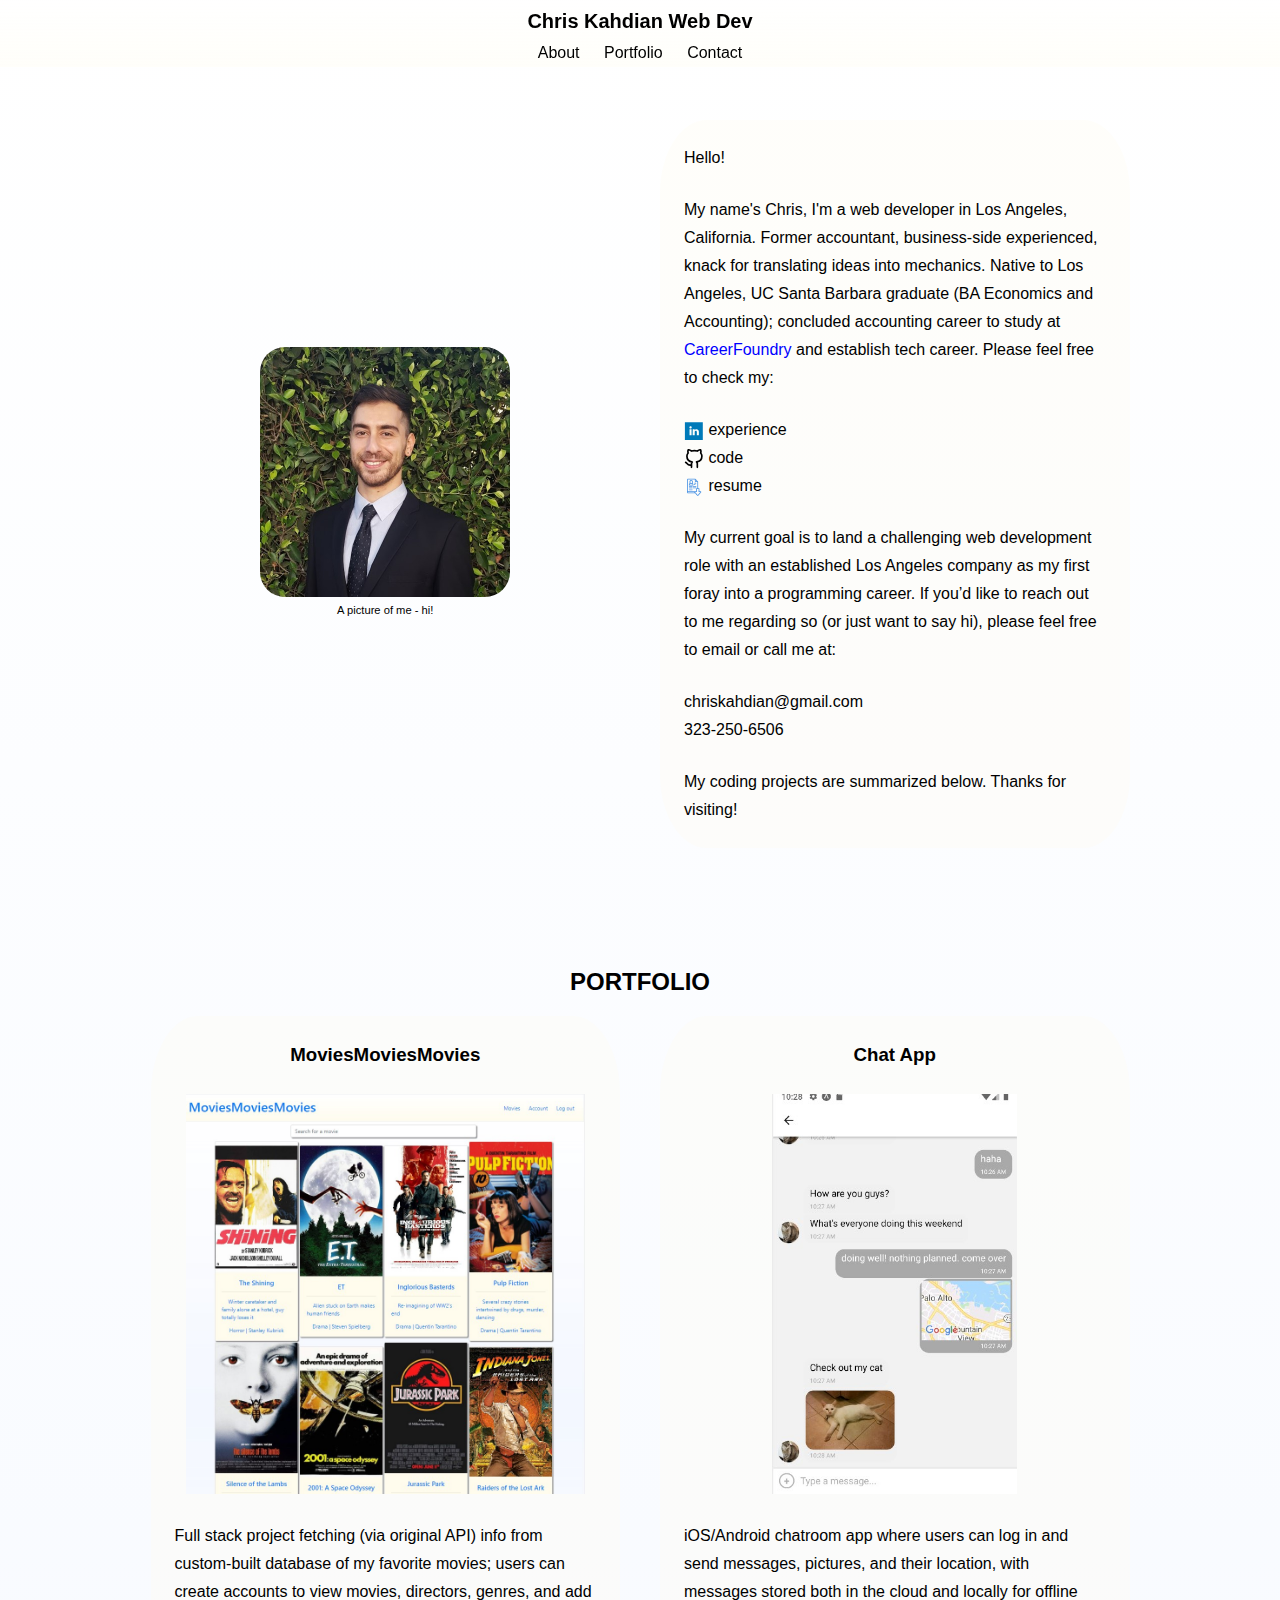
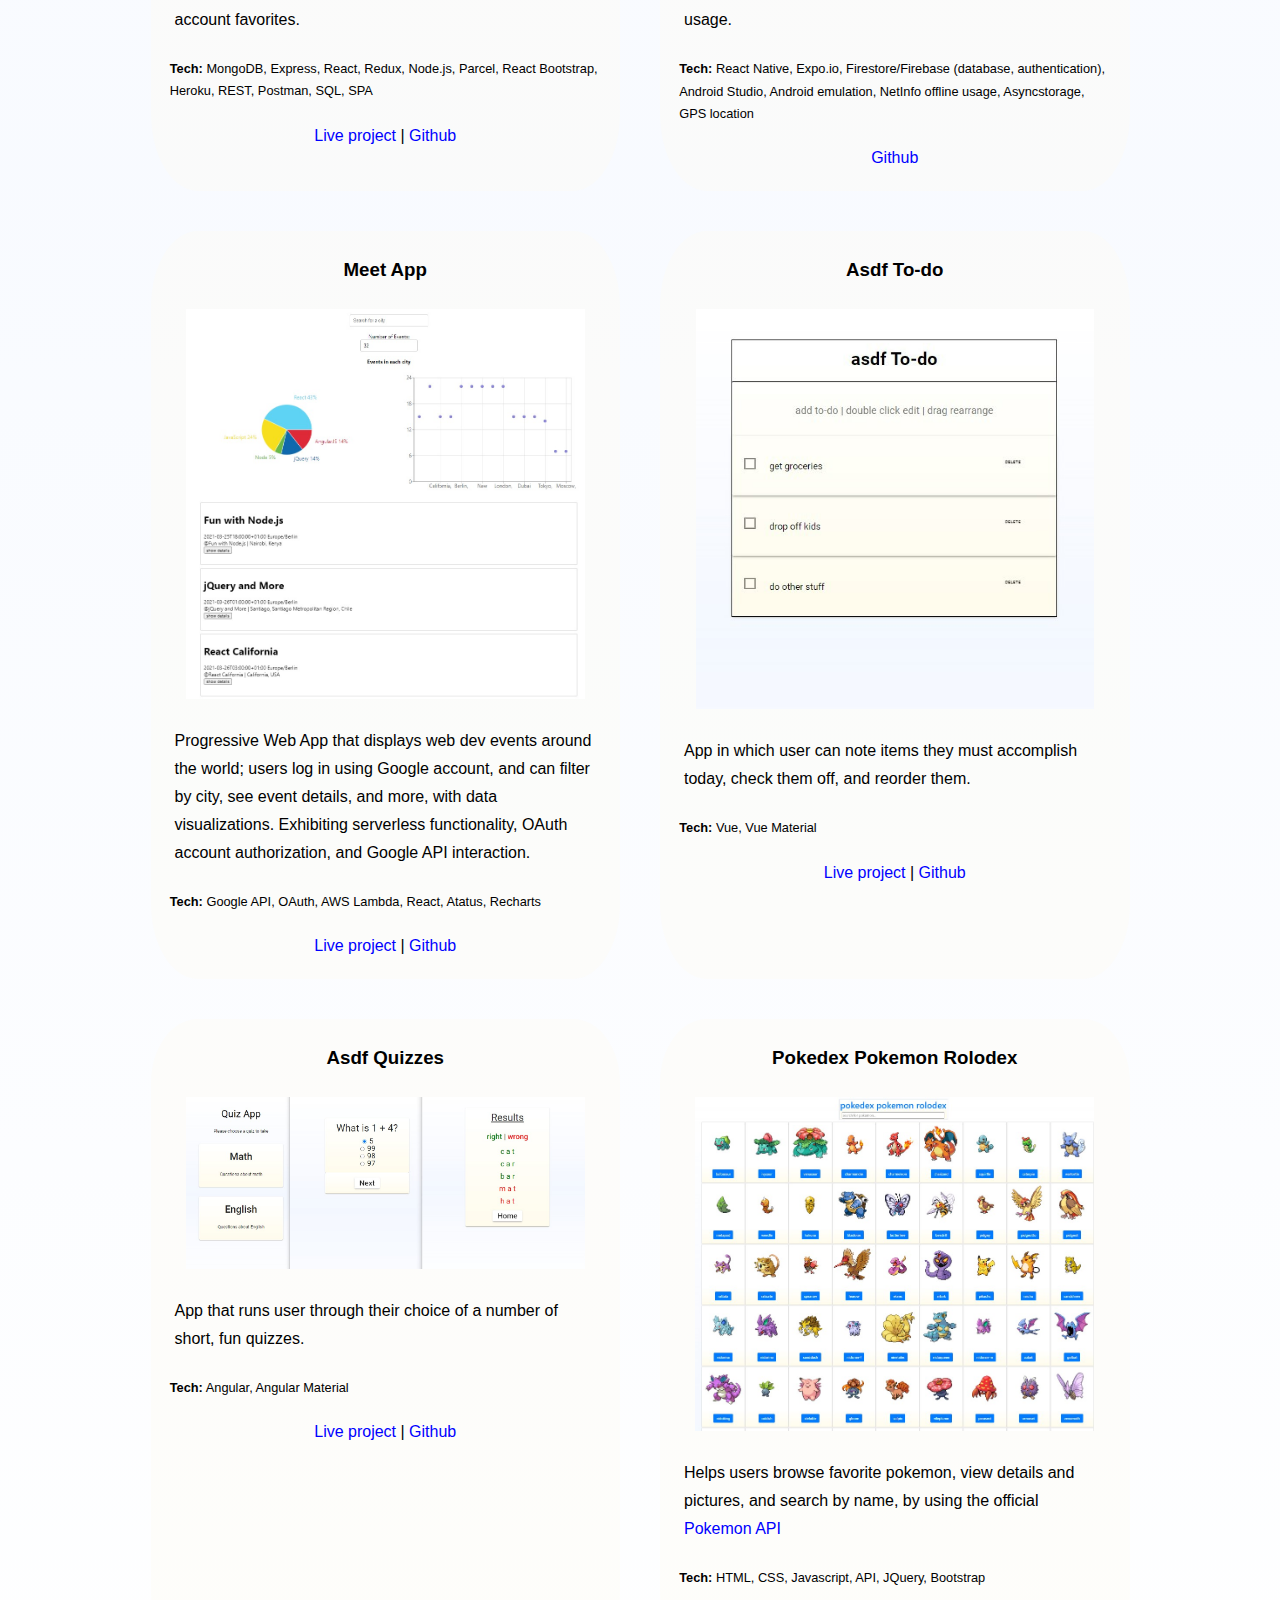
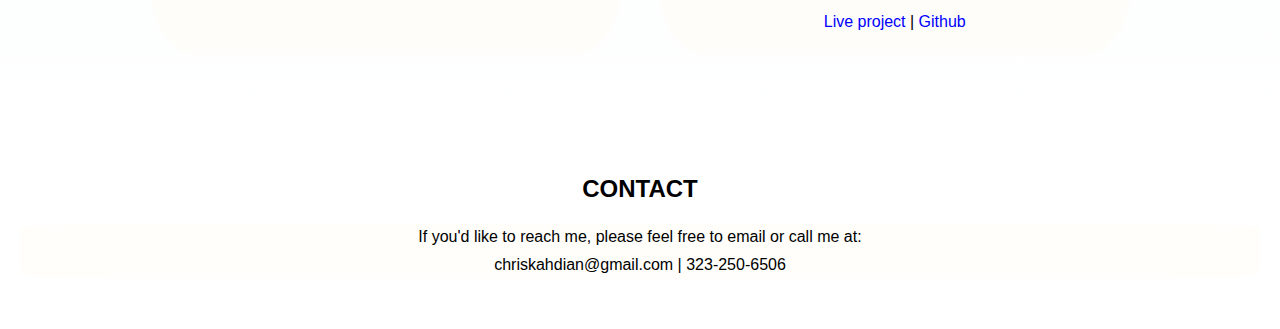
==== commit 86cd5829: "wording" ====
--- a/index.html
+++ b/index.html
@@ -38,9 +38,9 @@
         My name's Chris, I'm a web developer in Los Angeles, California. Former accountant, business-side experienced, knack for translating ideas into mechanics. Native to Los Angeles, UC Santa Barbara graduate (BA Economics and Accounting); concluded accounting career to study at <a href="https://careerfoundry.com/" target="_blank">CareerFoundry</a> and establish tech career. Please feel free to check my:
       </p>
       <ul id="personalLinks">
-        <li><a href="https://www.linkedin.com/in/christopher-kahdian/" target="_blank"><img class="linkIcon" src="img/linkedin.svg" alt="Linkedin"> work history, education details, and more</a></li>
-        <li><a href="https://github.com/chriskahdian" target="_blank"><img class="linkIcon" src="img/github.svg" alt="Github"> projects' work and code</a></li>
-        <li><a href="Resume.pdf" target="_blank"><img class="linkIcon" src="img/resume.svg" alt="Resums"> resume (PDF)</a></li>
+        <li><a href="https://www.linkedin.com/in/christopher-kahdian/" target="_blank"><img class="linkIcon" src="img/linkedin.svg" alt="Linkedin"> experience</a></li>
+        <li><a href="https://github.com/chriskahdian" target="_blank"><img class="linkIcon" src="img/github.svg" alt="Github"> code</a></li>
+        <li><a href="Resume.pdf" target="_blank"><img class="linkIcon" src="img/resume.svg" alt="Resums"> resume</a></li>
       </ul>
       <p>
         My current goal is to land a challenging web development role with an established Los Angeles company as my first foray into a programming career. If you’d like to reach out to me regarding so (or just want to say hi), please feel free to email or call me at:
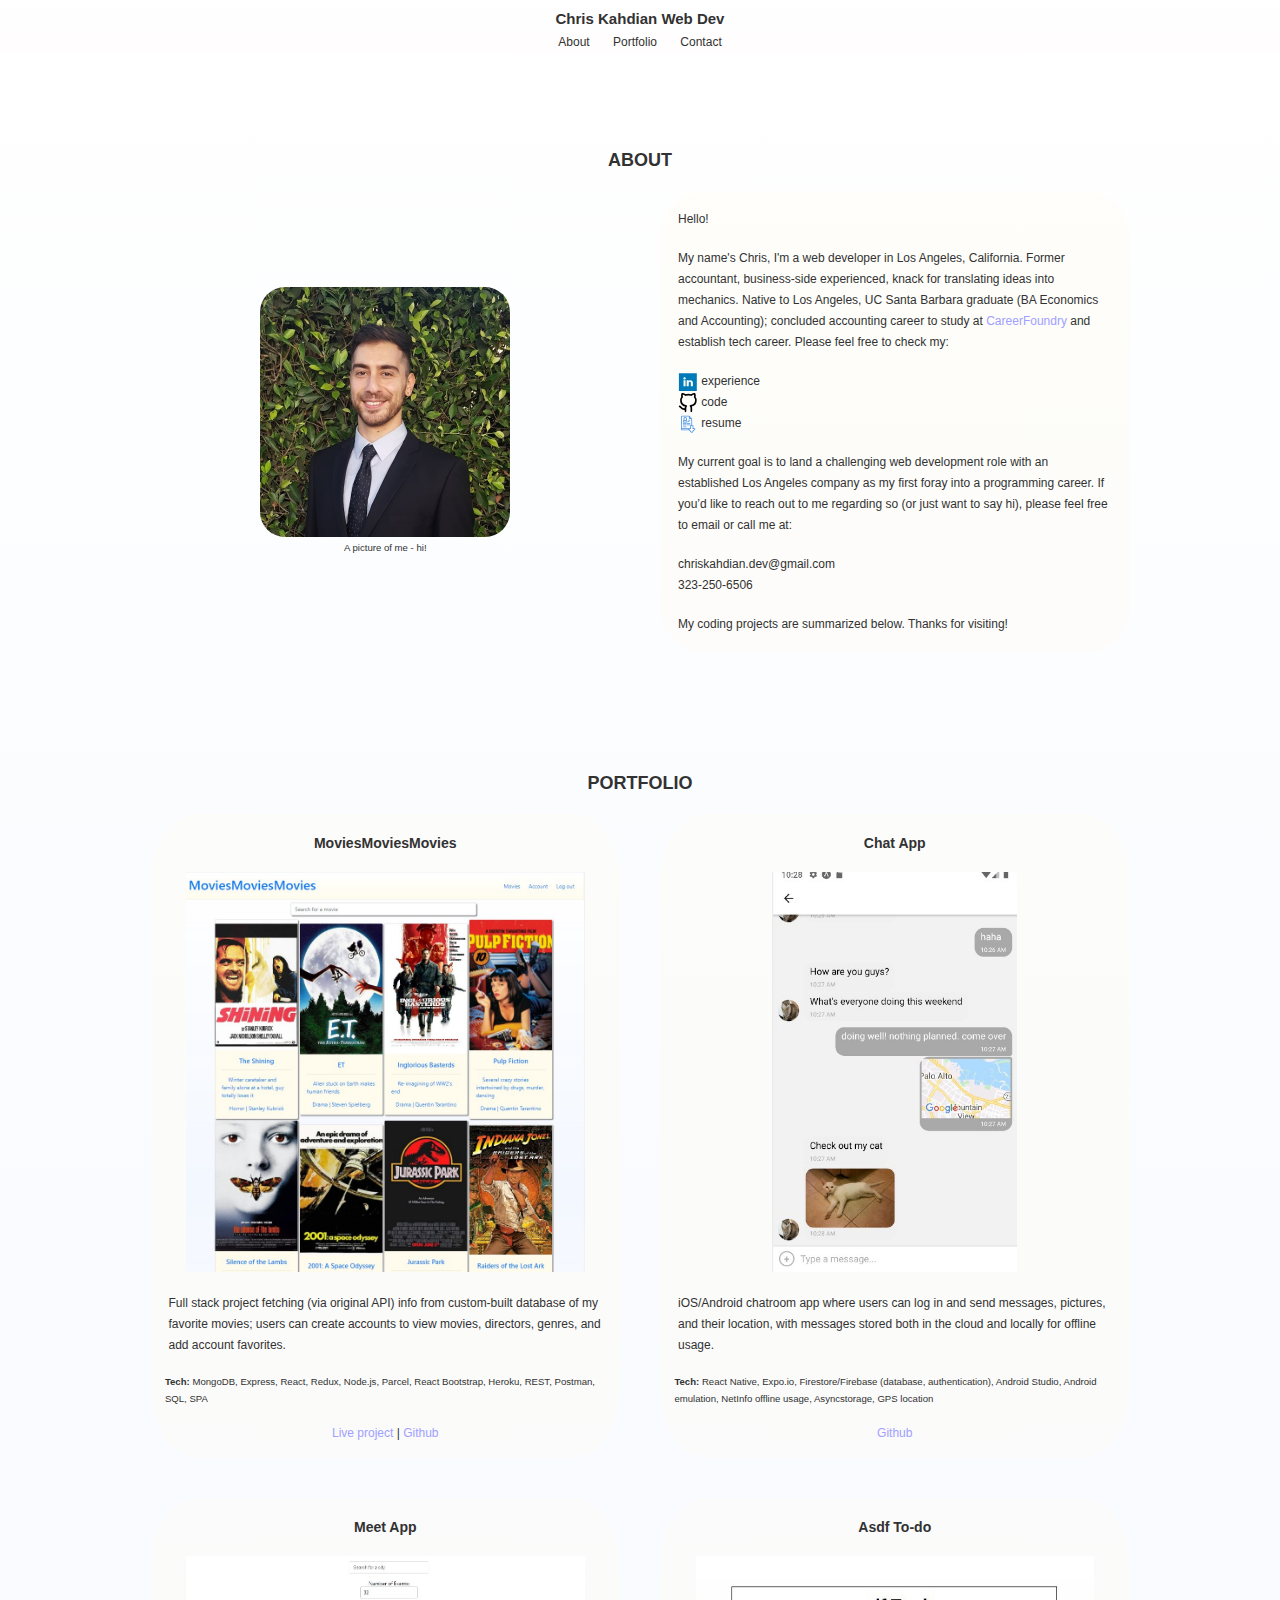
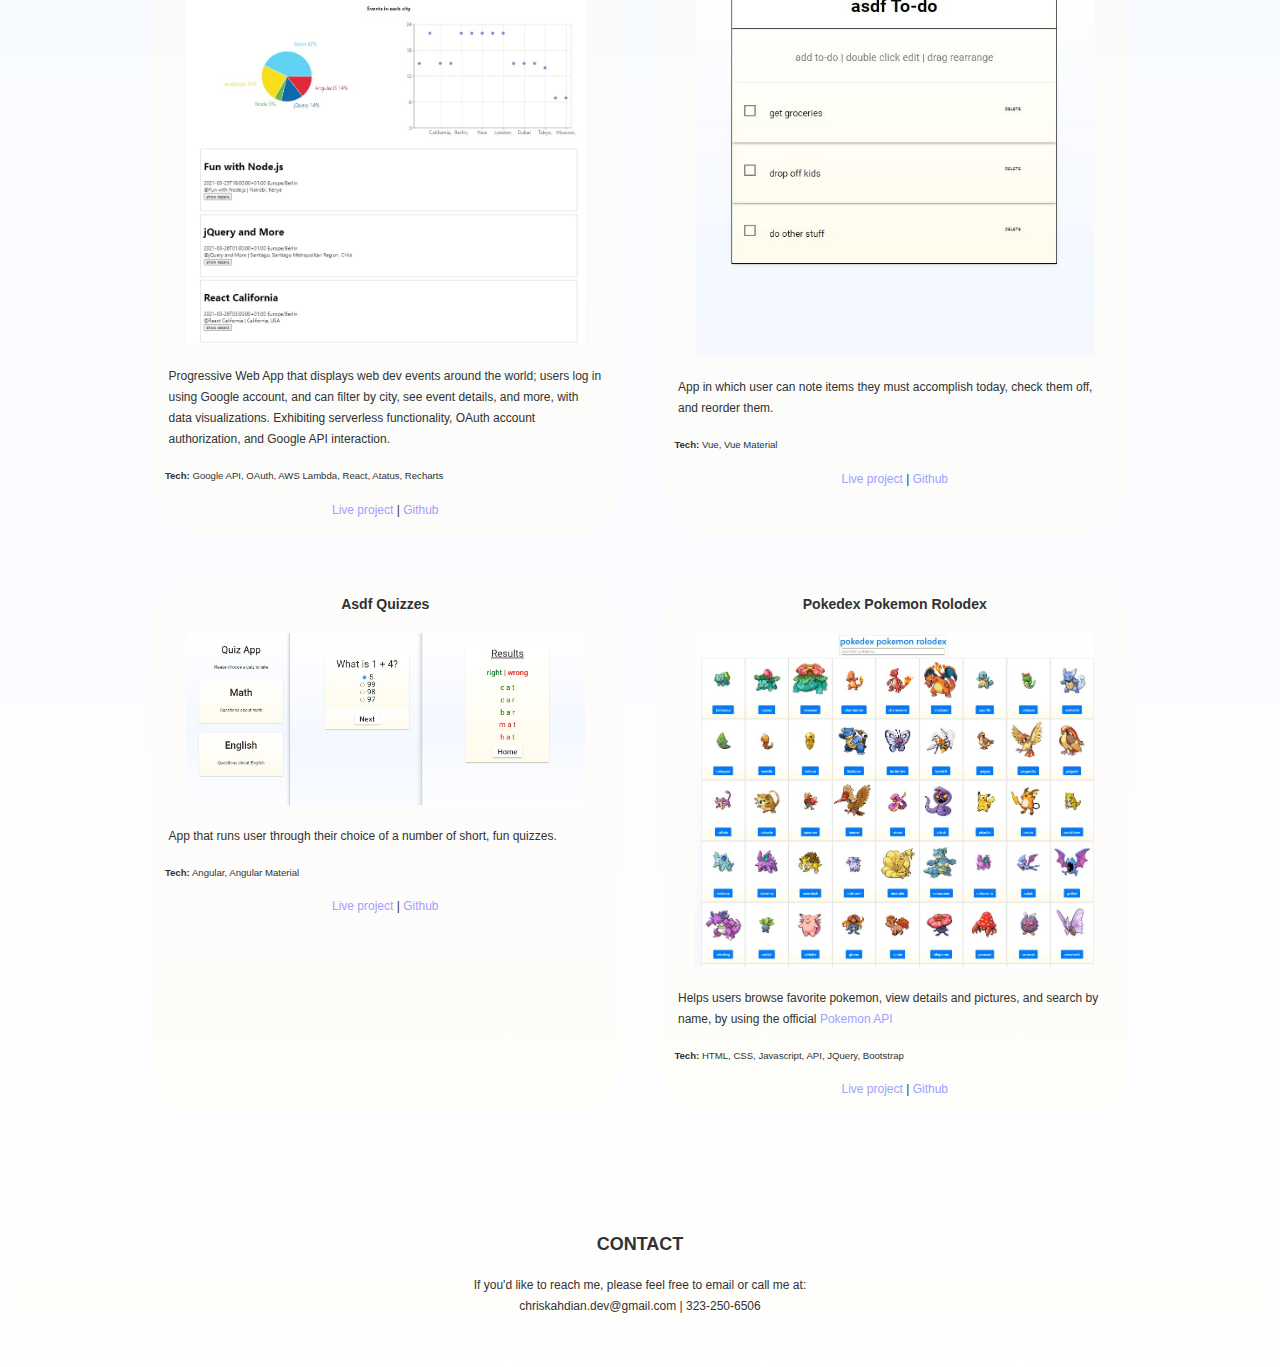
==== commit a02c357b: "styling" ====
--- a/index.html
+++ b/index.html
@@ -28,31 +28,34 @@
   </header>
 
   <section id="about">
-    <article id="pictureArticle">
-      <img src="img/chris.jpg" alt="A photograph of me" id="picture">
-      <p id="pictureCaption">A picture of me - hi!</p>
-    </article>
-    <article id="aboutArticle">
-      <p>Hello!</p>
-      <p>
-        My name's Chris, I'm a web developer in Los Angeles, California. Former accountant, business-side experienced, knack for translating ideas into mechanics. Native to Los Angeles, UC Santa Barbara graduate (BA Economics and Accounting); concluded accounting career to study at <a href="https://careerfoundry.com/" target="_blank">CareerFoundry</a> and establish tech career. Please feel free to check my:
-      </p>
-      <ul id="personalLinks">
-        <li><a href="https://www.linkedin.com/in/christopher-kahdian/" target="_blank"><img class="linkIcon" src="img/linkedin.svg" alt="Linkedin"> experience</a></li>
-        <li><a href="https://github.com/chriskahdian" target="_blank"><img class="linkIcon" src="img/github.svg" alt="Github"> code</a></li>
-        <li><a href="Resume.pdf" target="_blank"><img class="linkIcon" src="img/resume.svg" alt="Resums"> resume</a></li>
-      </ul>
-      <p>
-        My current goal is to land a challenging web development role with an established Los Angeles company as my first foray into a programming career. If you’d like to reach out to me regarding so (or just want to say hi), please feel free to email or call me at:
-      </p>
-      <ul id="personalComm">
-        <li>chriskahdian@gmail.com</li>
-        <li>323-250-6506</li>
-      </ul>
-      <p>
-        My coding projects are summarized below. Thanks for visiting!
-      </p>
-    </article>
+    <h2 id="aboutSectionHeading">ABOUT</h2>
+    <div id="aboutGrid">
+      <article id="pictureArticle">
+        <img src="img/chris.jpg" alt="A photograph of me" id="picture">
+        <p id="pictureCaption">A picture of me - hi!</p>
+      </article>
+      <article id="aboutArticle">
+        <p>Hello!</p>
+        <p>
+          My name's Chris, I'm a web developer in Los Angeles, California. Former accountant, business-side experienced, knack for translating ideas into mechanics. Native to Los Angeles, UC Santa Barbara graduate (BA Economics and Accounting); concluded accounting career to study at <a href="https://careerfoundry.com/" target="_blank">CareerFoundry</a> and establish tech career. Please feel free to check my:
+        </p>
+        <ul id="personalLinks">
+          <li><a href="https://www.linkedin.com/in/christopher-kahdian/" target="_blank"><img class="linkIcon" src="img/linkedin.svg" alt="Linkedin"> experience</a></li>
+          <li><a href="https://github.com/chriskahdian" target="_blank"><img class="linkIcon" src="img/github.svg" alt="Github"> code</a></li>
+          <li><a href="Chris-Kahdian-Web-Dev.pdf" target="_blank"><img class="linkIcon" src="img/resume.svg" alt="Resums"> resume</a></li>
+        </ul>
+        <p>
+          My current goal is to land a challenging web development role with an established Los Angeles company as my first foray into a programming career. If you’d like to reach out to me regarding so (or just want to say hi), please feel free to email or call me at:
+        </p>
+        <ul id="personalComm">
+          <li>chriskahdian.dev@gmail.com</li>
+          <li>323-250-6506</li>
+        </ul>
+        <p>
+          My coding projects are summarized below. Thanks for visiting!
+        </p>
+      </article>
+    </div>
   </section>
 
   <section id="portfolio">
@@ -157,7 +160,7 @@
     <div>
       <article id="contactArticle">
         <p id="contactNote">If you'd like to reach me, please feel free to email or call me at:</p>
-        <p>chriskahdian@gmail.com | 323-250-6506</p>
+        <p>chriskahdian.dev@gmail.com | 323-250-6506</p>
       </article>
     </div>
   </section>
--- a/css/styles.css
+++ b/css/styles.css
@@ -6,7 +6,9 @@
   }
 
 body { 
-font-family: 'Roboto', sans-serif; 
+font-family: 'Roboto', sans-serif;
+color: rgb(50, 50, 50);
+font-size: 12px;
 background-image: linear-gradient(white, rgba(232, 240, 255, 0.300), white);
 }
 
@@ -16,7 +18,7 @@
 
 a {
   text-decoration: none;
-  color: blue;
+  color: rgb(160, 160, 255);
 }
 
 
@@ -35,7 +37,7 @@
 }
 
 header a {
-  color: black;
+  color: rgb(50, 50, 50);
 }
 
 nav{
@@ -43,8 +45,8 @@
   /* min-height: 50px; */
   width: 100%;
   position: fixed;
-  background-image: linear-gradient(white, rgba(255, 252, 237,0.300));
-  backdrop-filter: blur(10px);
+  background-image: linear-gradient(white, rgb(255, 253, 253));
+  /* backdrop-filter: blur(10px); */
   text-align: center;
   /* overflow: hidden; */
   z-index: 99;
@@ -123,13 +125,18 @@
 
 /* ABOUT SECTION */
 
-#about{
+#aboutSectionHeading{
+  text-align: center;
+}
+
+#aboutGrid{
   margin-top: 50px;
   justify-items: center;
   align-items: center;
   display: grid;
   grid-template-columns: repeat(auto-fit, minmax(340px, 1fr));
   max-width: 1019px;
+  margin: 0 auto;
 }
 
 #picture{
@@ -139,7 +146,7 @@
 
 #pictureCaption{
   text-align: center;
-  font-size: 0.7em;
+  font-size: 0.8em;
 }
 
 #aboutArticle{
@@ -163,16 +170,8 @@
 }
 
 #personalLinks a{
-  color: black;
-}
-
-
-
-
-
-
-
-
+  color: rgb(50, 50, 50);
+}
 
 
 
@@ -207,7 +206,7 @@
 .projectName{
   margin: 1.5em;
   text-align: center;
-  color: black;
+  color: rgb(50, 50, 50);
 }
 
 .projectScreenshot{
@@ -222,7 +221,7 @@
 }
 
 .projectName a{
-  color: black;
+  color: rgb(50, 50, 50);
 }
 
 .projectDesc{
